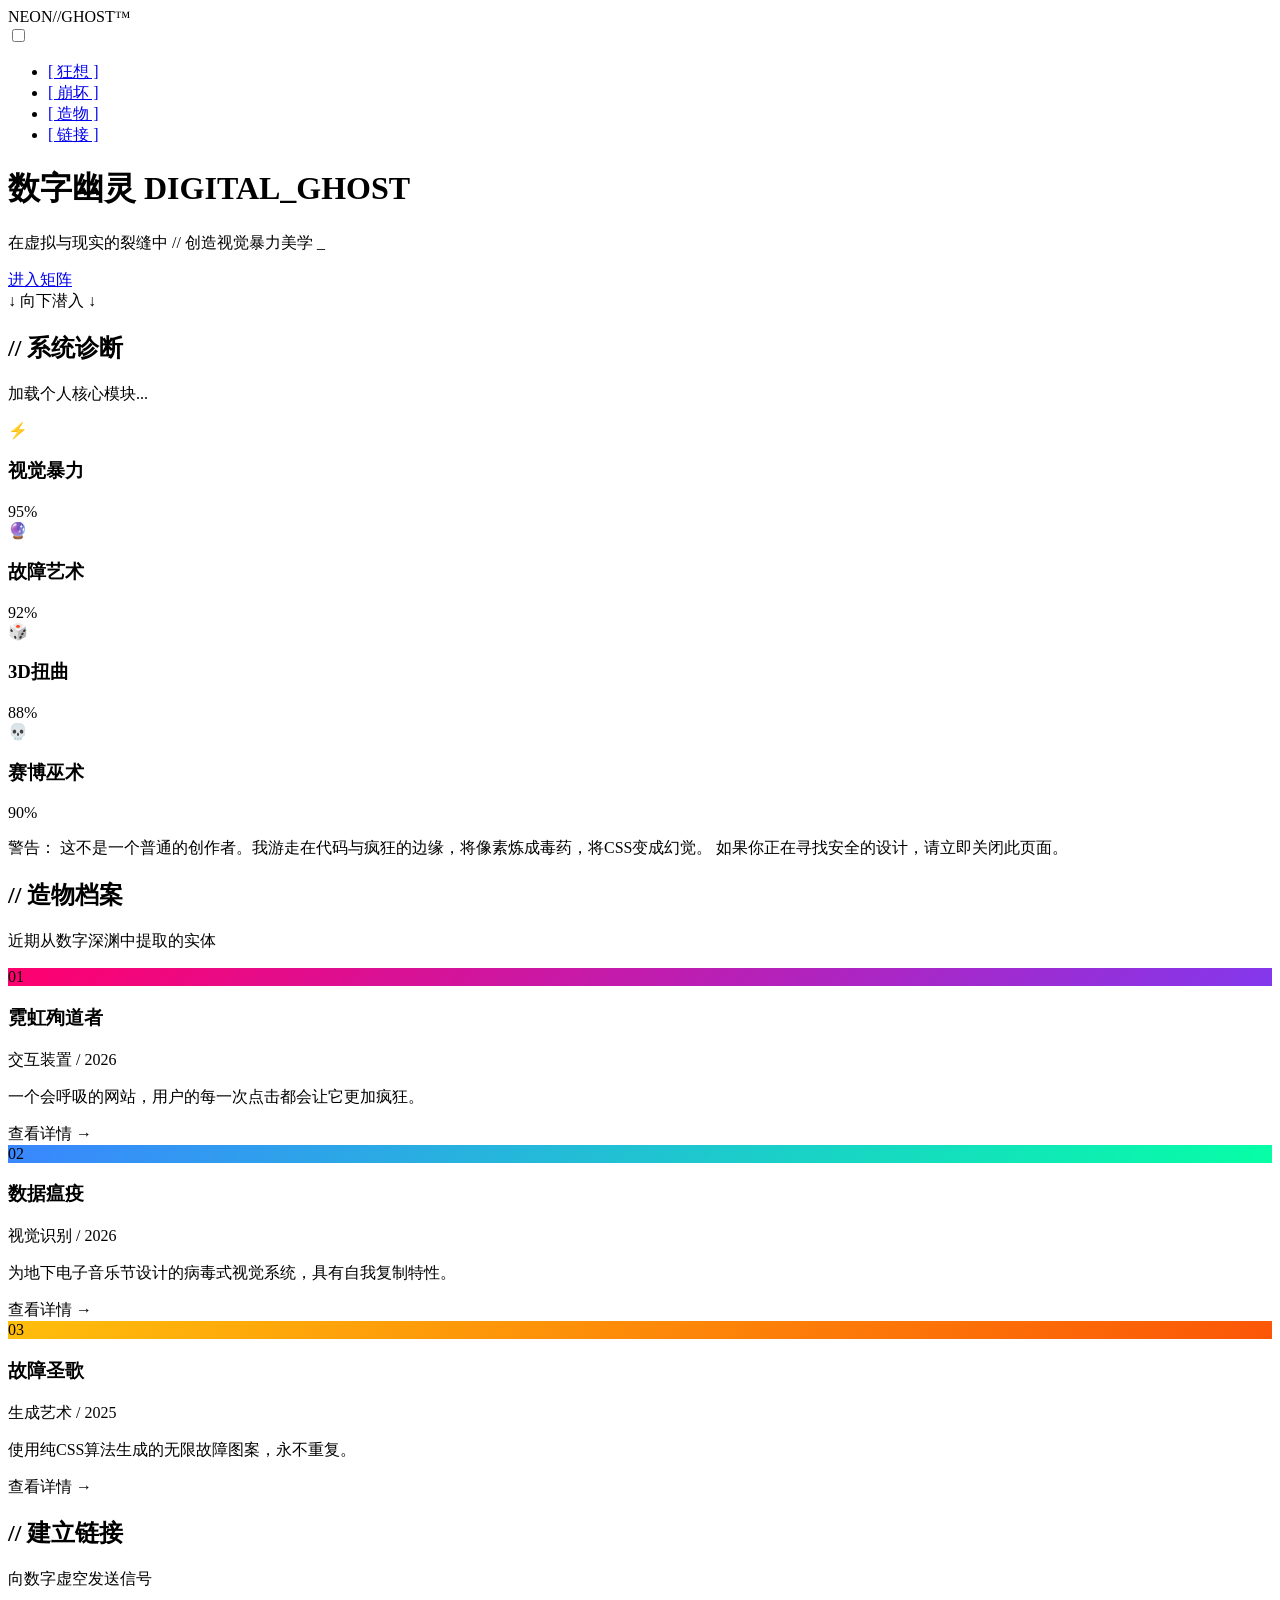
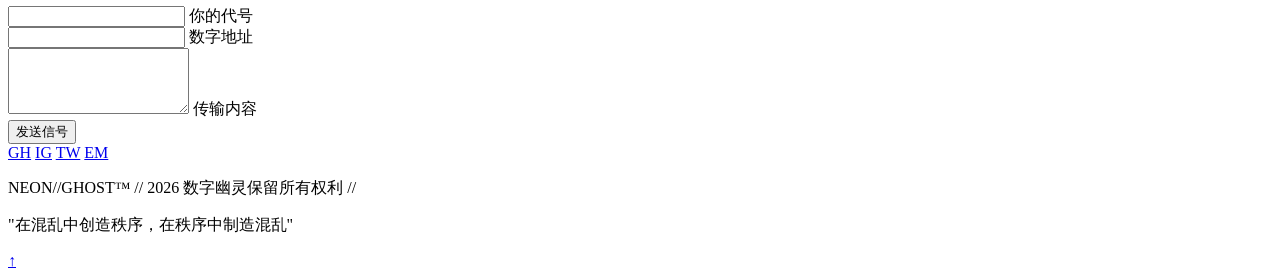
==== index.html @ df96d44d "Add files via upload 上传个人网站页面" ====
<!DOCTYPE html>
<html lang="zh-CN">
<head>
    <meta charset="UTF-8">
    <!-- 视口设置：确保移动端正确缩放 -->
    <meta name="viewport" content="width=device-width, initial-scale=1.0">
    <title>NEON//GHOST™ | 数字幽灵创作者</title>
    <!-- 引入本地CSS文件 -->
    <link rel="stylesheet" href="css/style.css">
    <!-- 引入Google字体：Orbitron用于科技标题，Noto Sans SC用于中文正文 -->
    <link rel="preconnect" href="https://fonts.googleapis.com">
    <link href="https://fonts.googleapis.com/css2?family=Noto+Sans+SC:wght@400;700;900&family=Orbitron:wght@400;700;900&display=swap" rel="stylesheet">
</head>
<body>
    <!-- 背景动画层：包含噪点纹理和旋转光晕效果 -->
    <div class="bg-effects">
        <div class="noise-overlay"></div> <!-- 噪点覆盖层 -->
        <div class="rotating-halo"></div> <!-- 旋转光晕 -->
        <div class="grid-floor"></div> <!-- 透视网格地板 -->
    </div>

    <!-- 导航栏：固定定位，毛玻璃效果 -->
    <nav class="navbar">
        <div class="nav-brand">
            <!-- Logo使用故障效果 -->
            <span class="glitch-text" data-text="NEON//GHOST">NEON//GHOST™</span>
        </div>
        <!-- 汉堡菜单：纯CSS实现，使用checkbox hack -->
        <input type="checkbox" id="menu-toggle" class="menu-checkbox">
        <label for="menu-toggle" class="menu-icon">
            <span></span>
            <span></span>
            <span></span>
        </label>
        <!-- 导航链接：赛博朋克风格命名 -->
        <ul class="nav-links">
            <li><a href="#hero" class="nav-link">[ 狂想 ]</a></li>
            <li><a href="#about" class="nav-link">[ 崩坏 ]</a></li>
            <li><a href="#works" class="nav-link">[ 造物 ]</a></li>
            <li><a href="#contact" class="nav-link">[ 链接 ]</a></li>
        </ul>
    </nav>

    <!-- 首屏Hero区域：超大字体、故障效果、3D倾斜 -->
    <header class="hero" id="hero">
        <div class="hero-content">
            <!-- 主标题：多层故障叠加 -->
            <h1 class="hero-title">
                <span class="glitch-layer" data-text="数字幽灵">数字幽灵</span>
                <span class="glitch-layer-secondary" data-text="DIGITAL_GHOST">DIGITAL_GHOST</span>
            </h1>
            <!-- 副标题：带打字机光标效果 -->
            <p class="hero-subtitle">
                <span class="typing-text">在虚拟与现实的裂缝中 // 创造视觉暴力美学</span>
                <span class="cursor-blink">_</span>
            </p>
            <!-- 号召性按钮：霓虹光边脉冲效果 -->
            <a href="#works" class="cta-button">
                <span class="btn-text">进入矩阵</span>
                <span class="btn-glitch"></span>
            </a>
        </div>
        <!-- 装饰性几何图形：浮动动画 -->
        <div class="floating-shapes">
            <div class="shape shape-1"></div> <!-- 三角形 -->
            <div class="shape shape-2"></div> <!-- 圆形 -->
            <div class="shape shape-3"></div> <!-- 方形 -->
        </div>
        <!-- 滚动提示：底部箭头动画 -->
        <div class="scroll-indicator">
            <span>↓ 向下潜入 ↓</span>
        </div>
    </header>

    <!-- 关于/技能区域：不规则多边形布局 -->
    <section class="about-section" id="about">
        <div class="section-header">
            <h2 class="section-title glitch-text" data-text="// 系统诊断">// 系统诊断</h2>
            <p class="section-desc">加载个人核心模块...</p>
        </div>
        
        <!-- 技能容器：使用CSS Grid不规则布局 -->
        <div class="skills-container">
            <!-- 技能卡片1：带进度条动画 -->
            <div class="skill-card" style="--i:1">
                <div class="skill-icon">⚡</div>
                <h3>视觉暴力</h3>
                <div class="skill-bar">
                    <div class="skill-progress" style="--target:95%"></div>
                </div>
                <span class="skill-percent">95%</span>
            </div>
            
            <!-- 技能卡片2 -->
            <div class="skill-card" style="--i:2">
                <div class="skill-icon">🔮</div>
                <h3>故障艺术</h3>
                <div class="skill-bar">
                    <div class="skill-progress" style="--target:92%"></div>
                </div>
                <span class="skill-percent">92%</span>
            </div>
            
            <!-- 技能卡片3 -->
            <div class="skill-card" style="--i:3">
                <div class="skill-icon">🎲</div>
                <h3>3D扭曲</h3>
                <div class="skill-bar">
                    <div class="skill-progress" style="--target:88%"></div>
                </div>
                <span class="skill-percent">88%</span>
            </div>
            
            <!-- 技能卡片4 -->
            <div class="skill-card" style="--i:4">
                <div class="skill-icon">💀</div>
                <h3>赛博巫术</h3>
                <div class="skill-bar">
                    <div class="skill-progress" style="--target:90%"></div>
                </div>
                <span class="skill-percent">90%</span>
            </div>
        </div>

        <!-- 关于文本：带边框发光效果 -->
        <div class="about-text">
            <p>
                <span class="highlight-text">警告：</span> 
                这不是一个普通的创作者。我游走在代码与疯狂的边缘，将像素炼成毒药，将CSS变成幻觉。
                如果你正在寻找<span class="glitch-word" data-text="安全">安全</span>的设计，请立即关闭此页面。
            </p>
        </div>
    </section>

    <!-- 作品展示区域：3D透视卡片 -->
    <section class="works-section" id="works">
        <div class="section-header">
            <h2 class="section-title glitch-text" data-text="// 造物档案">// 造物档案</h2>
            <p class="section-desc">近期从数字深渊中提取的实体</p>
        </div>

        <!-- 作品网格：悬停3D倾斜效果 -->
        <div class="works-grid">
            <!-- 作品卡片1 -->
            <article class="work-card">
                <div class="card-inner">
                    <div class="card-front">
                        <div class="work-image" style="background: linear-gradient(135deg, #ff006e 0%, #8338ec 100%)">
                            <span class="work-number">01</span>
                        </div>
                        <h3 class="work-title">霓虹殉道者</h3>
                        <p class="work-category">交互装置 / 2026</p>
                    </div>
                    <div class="card-back">
                        <p>一个会呼吸的网站，用户的每一次点击都会让它更加<span class="text-glitch">疯狂</span>。</p>
                        <span class="view-more">查看详情 →</span>
                    </div>
                </div>
            </article>

            <!-- 作品卡片2 -->
            <article class="work-card">
                <div class="card-inner">
                    <div class="card-front">
                        <div class="work-image" style="background: linear-gradient(135deg, #3a86ff 0%, #06ffa5 100%)">
                            <span class="work-number">02</span>
                        </div>
                        <h3 class="work-title">数据瘟疫</h3>
                        <p class="work-category">视觉识别 / 2026</p>
                    </div>
                    <div class="card-back">
                        <p>为地下电子音乐节设计的<span class="text-glitch">病毒式</span>视觉系统，具有自我复制特性。</p>
                        <span class="view-more">查看详情 →</span>
                    </div>
                </div>
            </article>

            <!-- 作品卡片3 -->
            <article class="work-card">
                <div class="card-inner">
                    <div class="card-front">
                        <div class="work-image" style="background: linear-gradient(135deg, #ffbe0b 0%, #fb5607 100%)">
                            <span class="work-number">03</span>
                        </div>
                        <h3 class="work-title">故障圣歌</h3>
                        <p class="work-category">生成艺术 / 2025</p>
                    </div>
                    <div class="card-back">
                        <p>使用纯CSS算法生成的<span class="text-glitch">无限</span>故障图案，永不重复。</p>
                        <span class="view-more">查看详情 →</span>
                    </div>
                </div>
            </article>
        </div>
    </section>

    <!-- 联系区域：夸张的表单设计 -->
    <section class="contact-section" id="contact">
        <div class="section-header">
            <h2 class="section-title glitch-text" data-text="// 建立链接">// 建立链接</h2>
            <p class="section-desc">向数字虚空发送信号</p>
        </div>

        <div class="contact-container">
            <!-- 联系表单：带发光边框和聚焦动画 -->
            <form class="contact-form">
                <div class="form-group">
                    <input type="text" id="name" required placeholder=" ">
                    <label for="name">你的代号</label>
                    <div class="input-line"></div>
                </div>
                <div class="form-group">
                    <input type="email" id="email" required placeholder=" ">
                    <label for="email">数字地址</label>
                    <div class="input-line"></div>
                </div>
                <div class="form-group">
                    <textarea id="message" rows="4" required placeholder=" "></textarea>
                    <label for="message">传输内容</label>
                    <div class="input-line"></div>
                </div>
                <button type="submit" class="submit-btn">
                    <span>发送信号</span>
                    <div class="btn-particles"></div>
                </button>
            </form>

            <!-- 社交链接：图标带悬停故障 -->
            <div class="social-links">
                <a href="#" class="social-link" data-text="GH">GH</a>
                <a href="#" class="social-link" data-text="IG">IG</a>
                <a href="#" class="social-link" data-text="TW">TW</a>
                <a href="#" class="social-link" data-text="EM">EM</a>
            </div>
        </div>
    </section>

    <!-- 页脚：简洁但有设计感 -->
    <footer class="footer">
        <div class="footer-content">
            <p class="footer-text">
                <span class="glitch-text" data-text="NEON//GHOST™">NEON//GHOST™</span>
                <span class="copyright">// 2026 数字幽灵保留所有权利 //</span>
            </p>
            <p class="footer-quote">"在混乱中创造秩序，在秩序中制造混乱"</p>
        </div>
        <!-- 回到顶部按钮 -->
        <a href="#hero" class="back-to-top">
            <span>↑</span>
        </a>
    </footer>
</body>
</html>
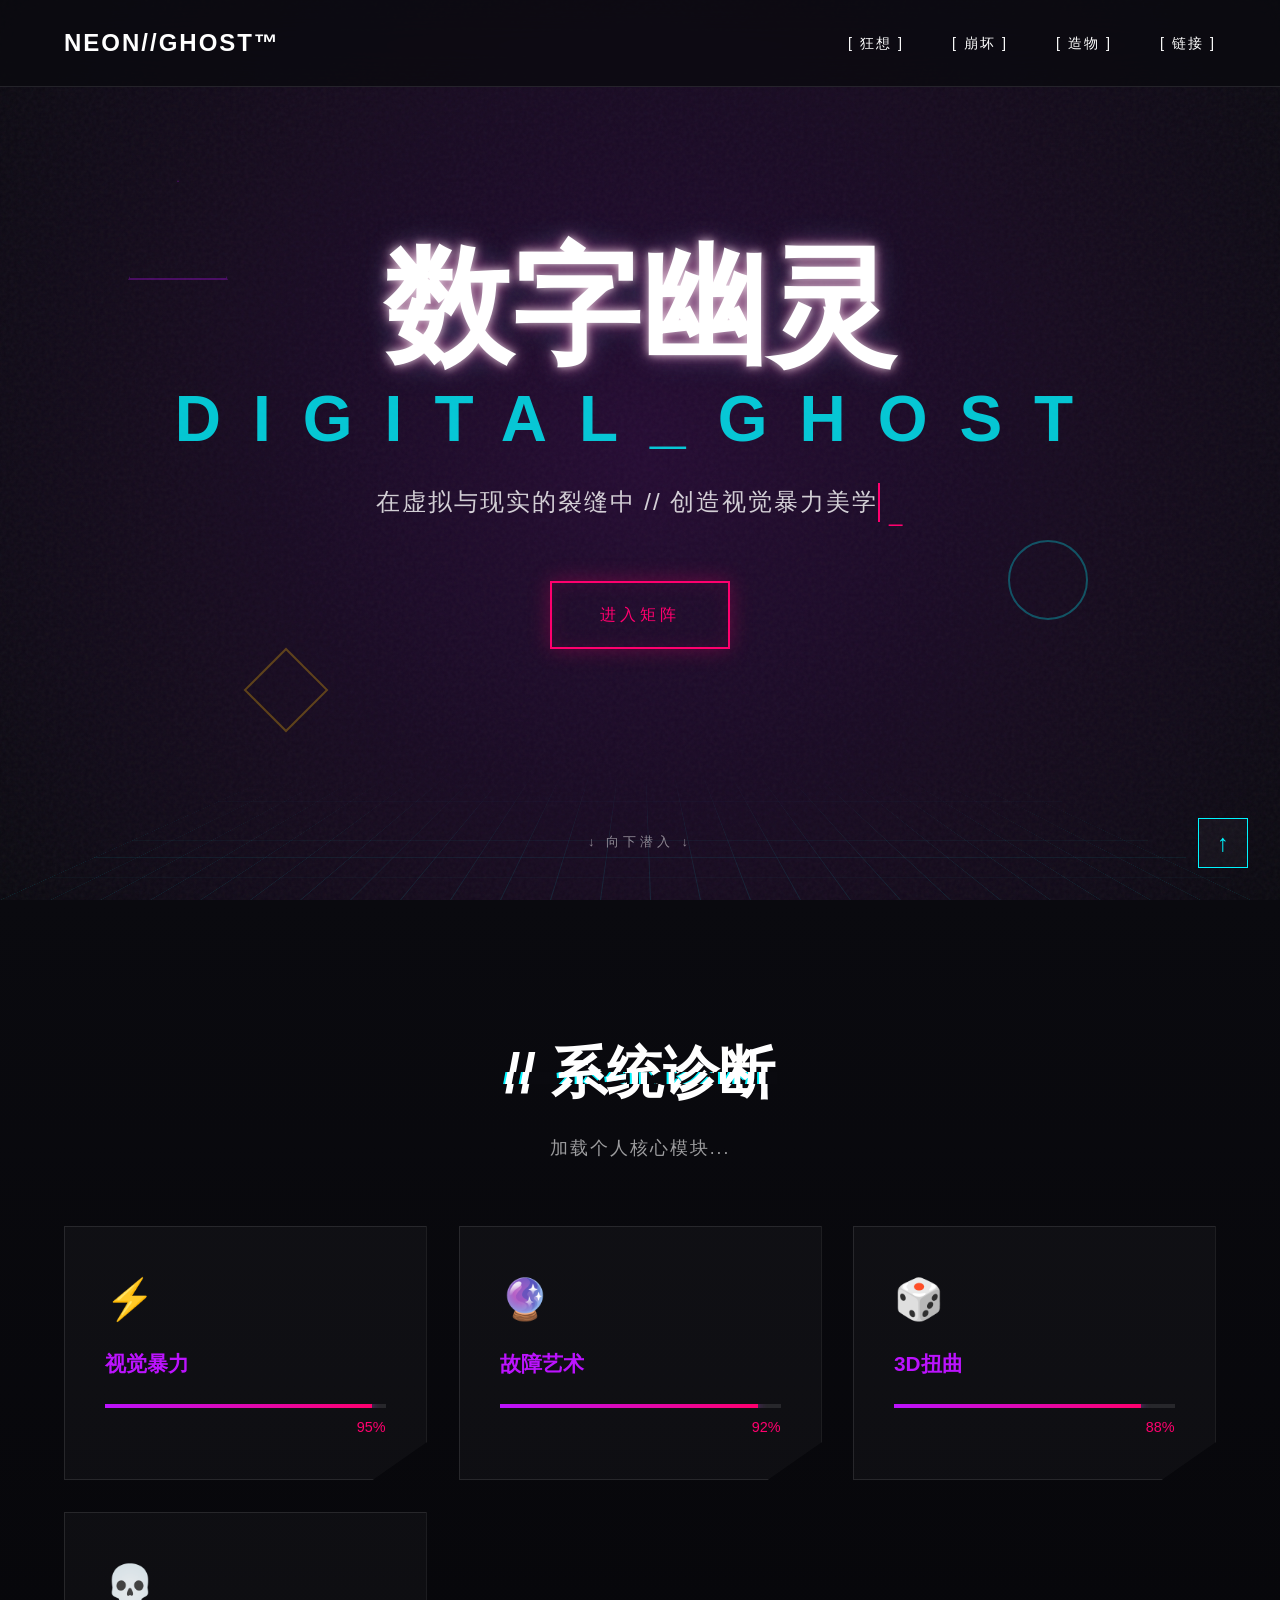
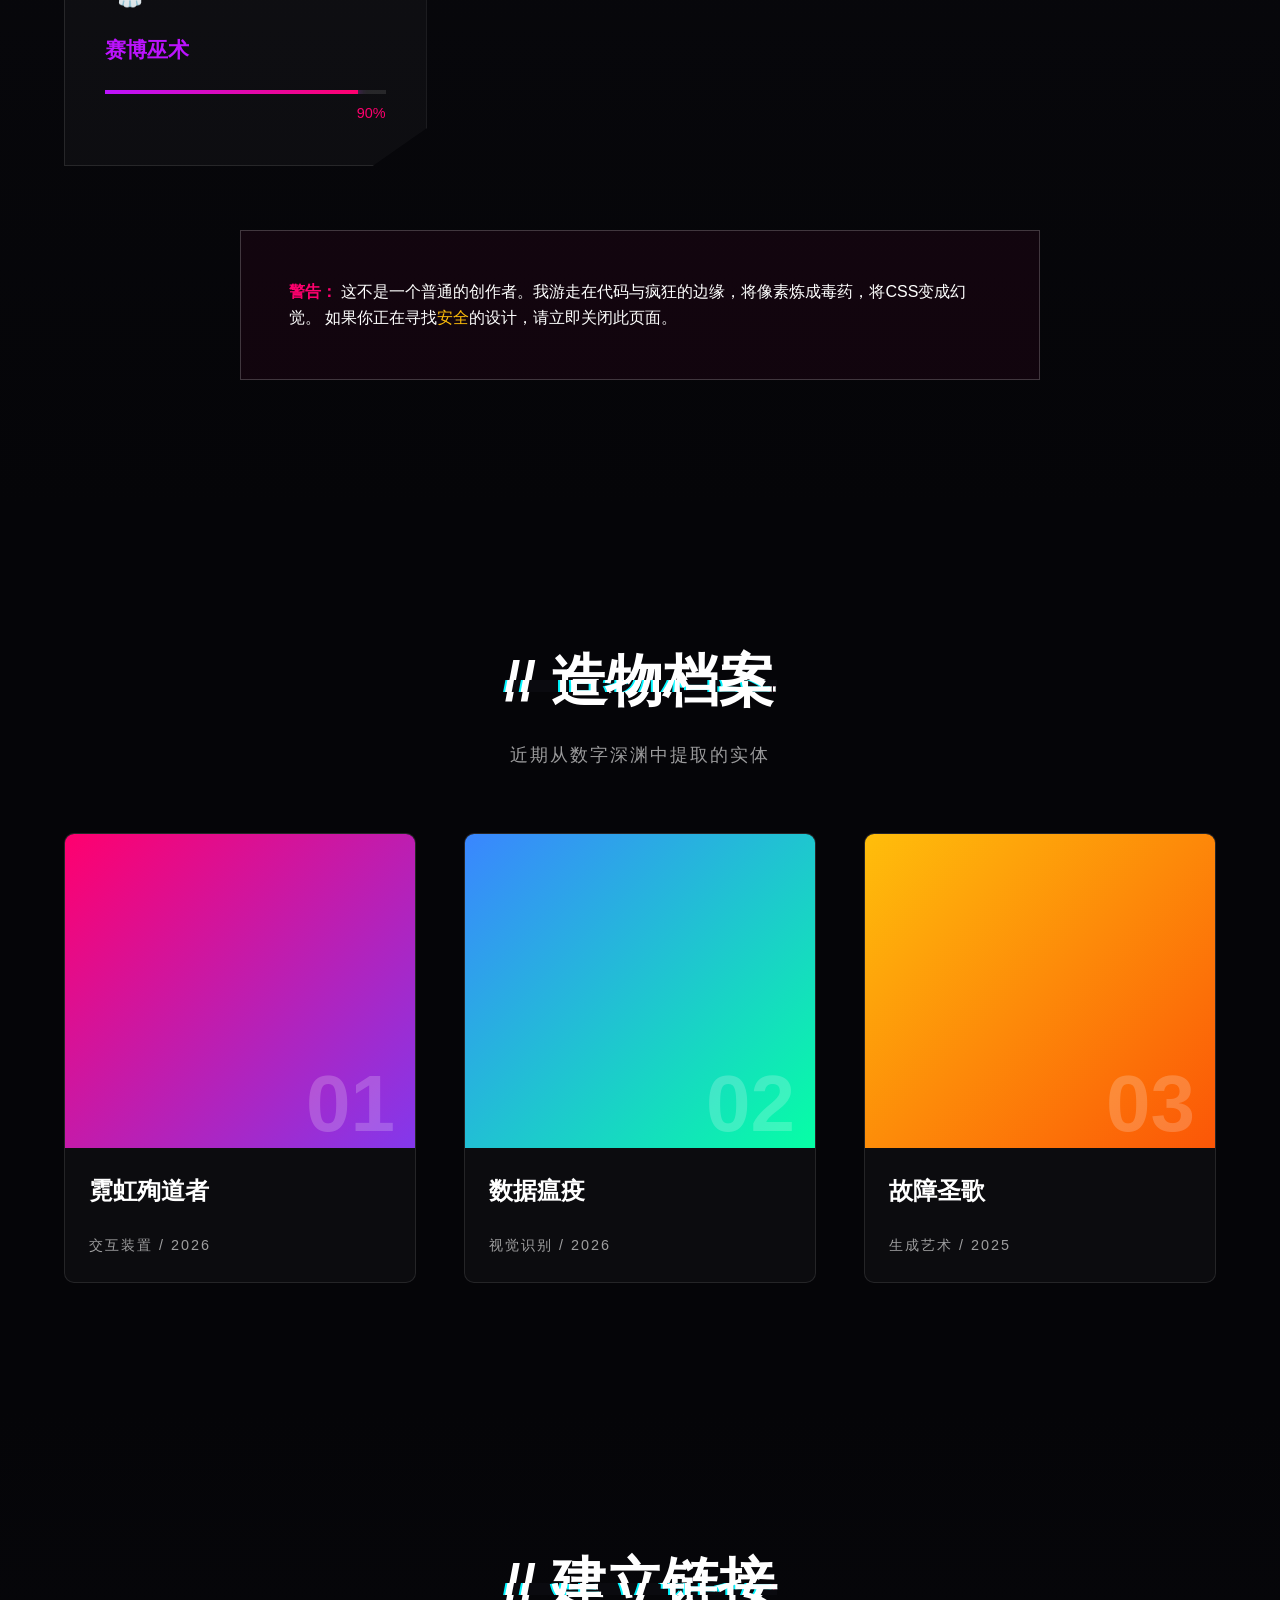
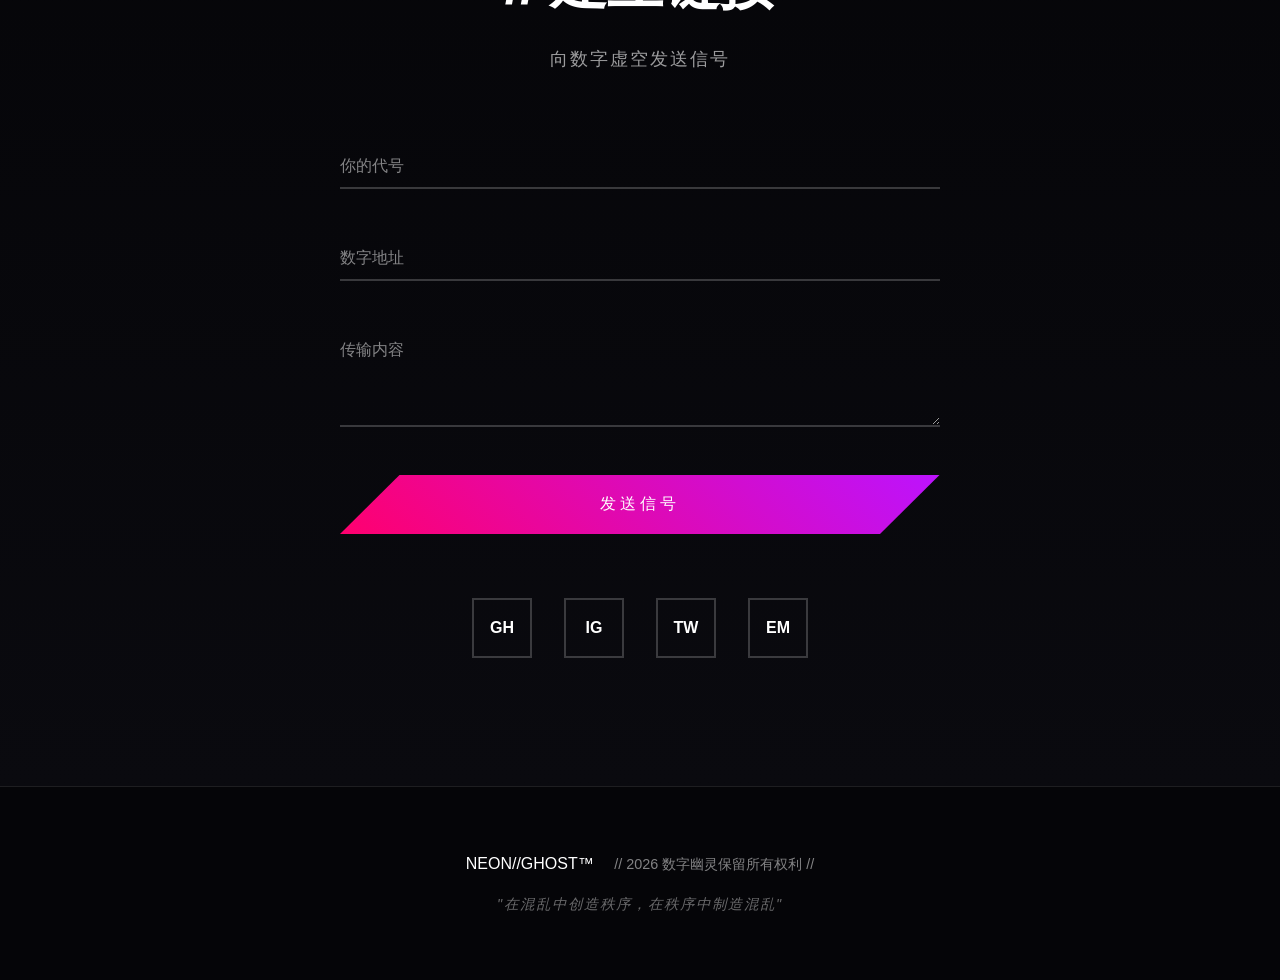
==== commit 827d62dd: "Update index.html" ====
--- a/index.html
+++ b/index.html
@@ -6,7 +6,7 @@
     <meta name="viewport" content="width=device-width, initial-scale=1.0">
     <title>NEON//GHOST™ | 数字幽灵创作者</title>
     <!-- 引入本地CSS文件 -->
-    <link rel="stylesheet" href="css/style.css">
+    <link rel="stylesheet" href="./style.css">
     <!-- 引入Google字体：Orbitron用于科技标题，Noto Sans SC用于中文正文 -->
     <link rel="preconnect" href="https://fonts.googleapis.com">
     <link href="https://fonts.googleapis.com/css2?family=Noto+Sans+SC:wght@400;700;900&family=Orbitron:wght@400;700;900&display=swap" rel="stylesheet">
@@ -250,4 +250,4 @@
         </a>
     </footer>
 </body>
-</html>+</html>
--- a/style.css
+++ b/style.css
@@ -0,0 +1,1091 @@
+/* =========================================
+   CSS变量定义：全局设计系统
+   ========================================= */
+:root {
+    /* 核心色彩：赛博朋克调色板 */
+    --neon-pink: #ff006e;      /* 荧光粉 */
+    --neon-blue: #00f5ff;      /* 荧光蓝 */
+    --neon-purple: #bc13fe;    /* 荧光紫 */
+    --neon-yellow: #ffbe0b;    /* 荧光黄 */
+    --dark-bg: #0a0a0f;        /* 深邃黑 */
+    --darker-bg: #050508;      /* 更深黑 */
+    --glass: rgba(255, 255, 255, 0.03); /* 玻璃效果 */
+    
+    /* 字体设置 */
+    --font-display: 'Orbitron', sans-serif;    /* 英文显示字体 */
+    --font-chinese: 'Noto Sans SC', sans-serif; /* 中文字体 */
+    
+    /* 动画时间函数 */
+    --ease-out: cubic-bezier(0.16, 1, 0.3, 1);
+    --ease-in-out: cubic-bezier(0.65, 0, 0.35, 1);
+}
+
+/* =========================================
+   基础重置与全局样式
+   ========================================= */
+* {
+    margin: 0;
+    padding: 0;
+    box-sizing: border-box;
+}
+
+html {
+    scroll-behavior: smooth; /* 平滑滚动 */
+    font-size: 16px;
+}
+
+body {
+    font-family: var(--font-chinese);
+    background-color: var(--dark-bg);
+    color: #fff;
+    overflow-x: hidden; /* 防止水平溢出 */
+    line-height: 1.6;
+}
+
+/* 选中文本样式 */
+::selection {
+    background: var(--neon-pink);
+    color: #fff;
+}
+
+/* =========================================
+   背景特效层：噪点、光晕、网格
+   ========================================= */
+.bg-effects {
+    position: fixed;
+    top: 0;
+    left: 0;
+    width: 100%;
+    height: 100%;
+    pointer-events: none; /* 允许点击穿透 */
+    z-index: -1;
+    overflow: hidden;
+}
+
+/* 噪点纹理：使用SVG数据URI生成 */
+.noise-overlay {
+    position: absolute;
+    inset: 0;
+    opacity: 0.05;
+    background-image: url("data:image/svg+xml,%3Csvg viewBox='0 0 256 256' xmlns='http://www.w3.org/2000/svg'%3E%3Cfilter id='noise'%3E%3CfeTurbulence type='fractalNoise' baseFrequency='0.9' numOctaves='4' stitchTiles='stitch'/%3E%3C/filter%3E%3Crect width='100%25' height='100%25' filter='url(%23noise)'/%3E%3C/svg%3E");
+    animation: noiseMove 0.5s steps(10) infinite;
+}
+
+/* 噪点动画 */
+@keyframes noiseMove {
+    0%, 100% { transform: translate(0, 0); }
+    10% { transform: translate(-5%, -5%); }
+    20% { transform: translate(-10%, 5%); }
+    30% { transform: translate(5%, -10%); }
+    40% { transform: translate(-5%, 15%); }
+    50% { transform: translate(-10%, 5%); }
+    60% { transform: translate(15%, 0); }
+    70% { transform: translate(0, 10%); }
+    80% { transform: translate(-15%, 0); }
+    90% { transform: translate(10%, 5%); }
+}
+
+/* 旋转光晕：中心发光旋转 */
+.rotating-halo {
+    position: absolute;
+    top: 50%;
+    left: 50%;
+    width: 150vmax;
+    height: 150vmax;
+    background: radial-gradient(circle, rgba(188, 19, 254, 0.15) 0%, transparent 60%);
+    transform: translate(-50%, -50%);
+    animation: rotate 60s linear infinite;
+}
+
+@keyframes rotate {
+    from { transform: translate(-50%, -50%) rotate(0deg); }
+    to { transform: translate(-50%, -50%) rotate(360deg); }
+}
+
+/* 透视网格地板：营造3D空间感 */
+.grid-floor {
+    position: absolute;
+    bottom: 0;
+    left: 0;
+    right: 0;
+    height: 50vh;
+    background-image: 
+        linear-gradient(to right, rgba(0, 245, 255, 0.1) 1px, transparent 1px),
+        linear-gradient(to bottom, rgba(0, 245, 255, 0.1) 1px, transparent 1px);
+    background-size: 50px 50px;
+    transform: perspective(500px) rotateX(60deg);
+    transform-origin: bottom;
+    animation: gridMove 20s linear infinite;
+    mask-image: linear-gradient(to top, rgba(0,0,0,1) 0%, transparent 100%);
+}
+
+@keyframes gridMove {
+    0% { background-position: 0 0; }
+    100% { background-position: 0 50px; }
+}
+
+/* =========================================
+   导航栏：毛玻璃效果
+   ========================================= */
+.navbar {
+    position: fixed;
+    top: 0;
+    left: 0;
+    right: 0;
+    z-index: 1000;
+    display: flex;
+    justify-content: space-between;
+    align-items: center;
+    padding: 1.5rem 5%;
+    background: rgba(10, 10, 15, 0.8);
+    backdrop-filter: blur(20px); /* 毛玻璃效果 */
+    border-bottom: 1px solid rgba(255, 255, 255, 0.1);
+}
+
+.nav-brand {
+    font-family: var(--font-display);
+    font-size: 1.5rem;
+    font-weight: 900;
+    letter-spacing: 2px;
+}
+
+/* 汉堡菜单：纯CSS实现 */
+.menu-checkbox {
+    display: none; /* 隐藏原生checkbox */
+}
+
+.menu-icon {
+    display: none;
+    flex-direction: column;
+    gap: 6px;
+    cursor: pointer;
+    padding: 10px;
+    z-index: 1001;
+}
+
+.menu-icon span {
+    display: block;
+    width: 28px;
+    height: 2px;
+    background: var(--neon-blue);
+    transition: all 0.3s var(--ease-out);
+    box-shadow: 0 0 10px var(--neon-blue);
+}
+
+/* 汉堡菜单动画 */
+.menu-checkbox:checked ~ .menu-icon span:nth-child(1) {
+    transform: rotate(45deg) translate(5px, 5px);
+}
+.menu-checkbox:checked ~ .menu-icon span:nth-child(2) {
+    opacity: 0;
+    transform: translateX(-20px);
+}
+.menu-checkbox:checked ~ .menu-icon span:nth-child(3) {
+    transform: rotate(-45deg) translate(6px, -6px);
+}
+
+/* 导航链接 */
+.nav-links {
+    display: flex;
+    list-style: none;
+    gap: 3rem;
+}
+
+.nav-link {
+    font-family: var(--font-display);
+    font-size: 0.9rem;
+    color: #fff;
+    text-decoration: none;
+    letter-spacing: 2px;
+    position: relative;
+    padding: 0.5rem 0;
+    transition: color 0.3s;
+}
+
+/* 链接悬停效果：下划线动画 */
+.nav-link::before {
+    content: '';
+    position: absolute;
+    bottom: 0;
+    left: 0;
+    width: 0;
+    height: 2px;
+    background: var(--neon-pink);
+    box-shadow: 0 0 10px var(--neon-pink);
+    transition: width 0.3s var(--ease-out);
+}
+
+.nav-link:hover {
+    color: var(--neon-pink);
+    text-shadow: 0 0 20px rgba(255, 0, 110, 0.5);
+}
+
+.nav-link:hover::before {
+    width: 100%;
+}
+
+/* =========================================
+   故障文字效果：核心视觉元素
+   ========================================= */
+.glitch-text {
+    position: relative;
+    display: inline-block;
+}
+
+/* 故障层：使用伪元素创建红蓝偏移 */
+.glitch-text::before,
+.glitch-text::after {
+    content: attr(data-text);
+    position: absolute;
+    top: 0;
+    left: 0;
+    width: 100%;
+    height: 100%;
+    background: var(--dark-bg);
+}
+
+.glitch-text::before {
+    left: 2px;
+    text-shadow: -2px 0 var(--neon-pink);
+    clip: rect(44px, 450px, 56px, 0);
+    animation: glitch-anim 5s infinite linear alternate-reverse;
+}
+
+.glitch-text::after {
+    left: -2px;
+    text-shadow: -2px 0 var(--neon-blue);
+    clip: rect(44px, 450px, 56px, 0);
+    animation: glitch-anim2 5s infinite linear alternate-reverse;
+}
+
+/* 故障动画关键帧 */
+@keyframes glitch-anim {
+    0% { clip: rect(31px, 9999px, 94px, 0); }
+    20% { clip: rect(58px, 9999px, 14px, 0); }
+    40% { clip: rect(12px, 9999px, 76px, 0); }
+    60% { clip: rect(85px, 9999px, 39px, 0); }
+    80% { clip: rect(43px, 9999px, 67px, 0); }
+    100% { clip: rect(26px, 9999px, 98px, 0); }
+}
+
+@keyframes glitch-anim2 {
+    0% { clip: rect(65px, 9999px, 99px, 0); }
+    20% { clip: rect(23px, 9999px, 45px, 0); }
+    40% { clip: rect(89px, 9999px, 12px, 0); }
+    60% { clip: rect(34px, 9999px, 78px, 0); }
+    80% { clip: rect(56px, 9999px, 23px, 0); }
+    100% { clip: rect(12px, 9999px, 56px, 0); }
+}
+
+/* =========================================
+   Hero首屏区域：视觉冲击核心
+   ========================================= */
+.hero {
+    min-height: 100vh;
+    display: flex;
+    flex-direction: column;
+    justify-content: center;
+    align-items: center;
+    position: relative;
+    padding: 0 5%;
+    overflow: hidden;
+}
+
+.hero-content {
+    text-align: center;
+    z-index: 10;
+    max-width: 1200px;
+}
+
+/* 主标题：超大字体+多层故障 */
+.hero-title {
+    font-family: var(--font-display);
+    font-size: clamp(3rem, 10vw, 8rem);
+    font-weight: 900;
+    line-height: 1;
+    margin-bottom: 2rem;
+    position: relative;
+}
+
+.glitch-layer {
+    display: block;
+    position: relative;
+    color: #fff;
+    text-shadow: 
+        0 0 10px rgba(255, 255, 255, 0.8),
+        0 0 20px rgba(255, 0, 110, 0.5),
+        0 0 30px rgba(0, 245, 255, 0.3);
+    animation: textFloat 6s ease-in-out infinite;
+}
+
+.glitch-layer-secondary {
+    display: block;
+    font-size: 0.5em;
+    color: var(--neon-blue);
+    letter-spacing: 0.5em;
+    margin-top: 1rem;
+    opacity: 0.8;
+    animation: textFloat 6s ease-in-out infinite reverse;
+}
+
+@keyframes textFloat {
+    0%, 100% { transform: translateY(0); }
+    50% { transform: translateY(-10px); }
+}
+
+/* 副标题：打字机效果模拟 */
+.hero-subtitle {
+    font-size: clamp(1rem, 2vw, 1.5rem);
+    color: rgba(255, 255, 255, 0.8);
+    margin-bottom: 3rem;
+    font-family: var(--font-display);
+    letter-spacing: 2px;
+}
+
+.typing-text {
+    border-right: 2px solid var(--neon-pink);
+    animation: typing 3s steps(30) 1s forwards, blink 0.75s step-end infinite;
+    white-space: nowrap;
+    overflow: hidden;
+    display: inline-block;
+    max-width: 0;
+}
+
+@keyframes typing {
+    to { max-width: 100%; }
+}
+
+@keyframes blink {
+    50% { border-color: transparent; }
+}
+
+.cursor-blink {
+    color: var(--neon-pink);
+    animation: blink 0.75s step-end infinite;
+}
+
+/* CTA按钮：霓虹光边+脉冲 */
+.cta-button {
+    display: inline-block;
+    padding: 1.2rem 3rem;
+    background: transparent;
+    border: 2px solid var(--neon-pink);
+    color: var(--neon-pink);
+    font-family: var(--font-display);
+    font-size: 1rem;
+    letter-spacing: 4px;
+    text-decoration: none;
+    position: relative;
+    overflow: hidden;
+    transition: all 0.3s;
+    box-shadow: 
+        0 0 20px rgba(255, 0, 110, 0.3),
+        inset 0 0 20px rgba(255, 0, 110, 0.1);
+    animation: pulse 2s infinite;
+}
+
+@keyframes pulse {
+    0%, 100% { box-shadow: 0 0 20px rgba(255, 0, 110, 0.3), inset 0 0 20px rgba(255, 0, 110, 0.1); }
+    50% { box-shadow: 0 0 40px rgba(255, 0, 110, 0.6), inset 0 0 30px rgba(255, 0, 110, 0.2); }
+}
+
+.cta-button:hover {
+    background: var(--neon-pink);
+    color: #fff;
+    transform: translateY(-3px);
+    box-shadow: 0 10px 40px rgba(255, 0, 110, 0.5);
+}
+
+/* 浮动几何图形装饰 */
+.floating-shapes {
+    position: absolute;
+    inset: 0;
+    pointer-events: none;
+    overflow: hidden;
+}
+
+.shape {
+    position: absolute;
+    opacity: 0.3;
+    animation: float 10s ease-in-out infinite;
+}
+
+.shape-1 {
+    width: 100px;
+    height: 100px;
+    border: 2px solid var(--neon-purple);
+    top: 20%;
+    left: 10%;
+    animation-delay: 0s;
+    clip-path: polygon(50% 0%, 0% 100%, 100% 100%); /* 三角形 */
+}
+
+.shape-2 {
+    width: 80px;
+    height: 80px;
+    border: 2px solid var(--neon-blue);
+    border-radius: 50%;
+    top: 60%;
+    right: 15%;
+    animation-delay: -3s;
+}
+
+.shape-3 {
+    width: 60px;
+    height: 60px;
+    border: 2px solid var(--neon-yellow);
+    bottom: 20%;
+    left: 20%;
+    animation-delay: -6s;
+    transform: rotate(45deg);
+}
+
+@keyframes float {
+    0%, 100% { transform: translate(0, 0) rotate(0deg); }
+    33% { transform: translate(30px, -30px) rotate(120deg); }
+    66% { transform: translate(-20px, 20px) rotate(240deg); }
+}
+
+/* 滚动指示器 */
+.scroll-indicator {
+    position: absolute;
+    bottom: 3rem;
+    left: 50%;
+    transform: translateX(-50%);
+    font-family: var(--font-display);
+    font-size: 0.8rem;
+    letter-spacing: 4px;
+    color: rgba(255, 255, 255, 0.5);
+    animation: bounce 2s infinite;
+}
+
+@keyframes bounce {
+    0%, 100% { transform: translateX(-50%) translateY(0); opacity: 0.5; }
+    50% { transform: translateX(-50%) translateY(10px); opacity: 1; }
+}
+
+/* =========================================
+   区域通用样式
+   ========================================= */
+section {
+    padding: 8rem 5%;
+    position: relative;
+}
+
+.section-header {
+    text-align: center;
+    margin-bottom: 4rem;
+}
+
+.section-title {
+    font-family: var(--font-display);
+    font-size: clamp(2rem, 5vw, 3.5rem);
+    margin-bottom: 1rem;
+    color: #fff;
+}
+
+.section-desc {
+    color: rgba(255, 255, 255, 0.6);
+    font-size: 1.1rem;
+    letter-spacing: 2px;
+}
+
+/* =========================================
+   关于/技能区域：不规则卡片布局
+   ========================================= */
+.about-section {
+    background: linear-gradient(180deg, var(--dark-bg) 0%, var(--darker-bg) 100%);
+}
+
+.skills-container {
+    display: grid;
+    grid-template-columns: repeat(auto-fit, minmax(280px, 1fr));
+    gap: 2rem;
+    max-width: 1200px;
+    margin: 0 auto 4rem;
+}
+
+/* 技能卡片：倾斜入场动画 */
+.skill-card {
+    background: var(--glass);
+    border: 1px solid rgba(255, 255, 255, 0.1);
+    padding: 2.5rem;
+    position: relative;
+    overflow: hidden;
+    clip-path: polygon(0 0, 100% 0, 100% 85%, 85% 100%, 0 100%); /* 不规则多边形 */
+    transition: all 0.3s;
+    animation: slideIn 0.6s calc(var(--i) * 0.1s) both;
+}
+
+@keyframes slideIn {
+    from {
+        opacity: 0;
+        transform: translateX(-50px) skewX(-10deg);
+    }
+    to {
+        opacity: 1;
+        transform: translateX(0) skewX(0);
+    }
+}
+
+.skill-card:hover {
+    border-color: var(--neon-purple);
+    box-shadow: 0 0 30px rgba(188, 19, 254, 0.3);
+    transform: translateY(-5px);
+}
+
+.skill-icon {
+    font-size: 2.5rem;
+    margin-bottom: 1rem;
+    display: block;
+}
+
+.skill-card h3 {
+    font-family: var(--font-display);
+    font-size: 1.3rem;
+    margin-bottom: 1.5rem;
+    color: var(--neon-purple);
+}
+
+/* 技能进度条：纯CSS动画 */
+.skill-bar {
+    width: 100%;
+    height: 4px;
+    background: rgba(255, 255, 255, 0.1);
+    margin-bottom: 0.5rem;
+    position: relative;
+    overflow: hidden;
+}
+
+.skill-progress {
+    height: 100%;
+    background: linear-gradient(90deg, var(--neon-purple), var(--neon-pink));
+    width: 0;
+    animation: fillBar 1.5s ease-out forwards;
+    animation-delay: calc(var(--i) * 0.2s + 0.5s);
+    box-shadow: 0 0 10px var(--neon-purple);
+}
+
+@keyframes fillBar {
+    to { width: var(--target); }
+}
+
+.skill-percent {
+    font-family: var(--font-display);
+    font-size: 0.9rem;
+    color: var(--neon-pink);
+    float: right;
+}
+
+/* 关于文本：发光边框效果 */
+.about-text {
+    max-width: 800px;
+    margin: 0 auto;
+    padding: 3rem;
+    border: 1px solid rgba(255, 255, 255, 0.2);
+    position: relative;
+    background: rgba(255, 0, 110, 0.05);
+}
+
+.about-text::before {
+    content: '';
+    position: absolute;
+    top: -1px;
+    left: -1px;
+    right: -1px;
+    bottom: -1px;
+    background: linear-gradient(45deg, var(--neon-pink), var(--neon-blue), var(--neon-purple));
+    z-index: -1;
+    opacity: 0.3;
+    filter: blur(20px);
+}
+
+.highlight-text {
+    color: var(--neon-pink);
+    font-weight: 700;
+}
+
+.glitch-word {
+    position: relative;
+    display: inline-block;
+    color: var(--neon-yellow);
+}
+
+.glitch-word:hover {
+    animation: glitchText 0.3s infinite;
+}
+
+@keyframes glitchText {
+    0% { transform: translate(0); }
+    20% { transform: translate(-2px, 2px); }
+    40% { transform: translate(-2px, -2px); }
+    60% { transform: translate(2px, 2px); }
+    80% { transform: translate(2px, -2px); }
+    100% { transform: translate(0); }
+}
+
+/* =========================================
+   作品展示区域：3D翻转卡片
+   ========================================= */
+.works-section {
+    background: var(--darker-bg);
+}
+
+.works-grid {
+    display: grid;
+    grid-template-columns: repeat(auto-fit, minmax(350px, 1fr));
+    gap: 3rem;
+    max-width: 1200px;
+    margin: 0 auto;
+    perspective: 1000px; /* 3D透视 */
+}
+
+.work-card {
+    height: 450px;
+    perspective: 1000px;
+    cursor: pointer;
+}
+
+.card-inner {
+    position: relative;
+    width: 100%;
+    height: 100%;
+    transition: transform 0.8s var(--ease-out);
+    transform-style: preserve-3d; /* 保持3D变换 */
+}
+
+.work-card:hover .card-inner {
+    transform: rotateY(180deg);
+}
+
+/* 卡片正反面通用样式 */
+.card-front,
+.card-back {
+    position: absolute;
+    width: 100%;
+    height: 100%;
+    backface-visibility: hidden; /* 隐藏背面 */
+    border-radius: 10px;
+    overflow: hidden;
+    border: 1px solid rgba(255, 255, 255, 0.1);
+}
+
+.card-front {
+    background: var(--glass);
+}
+
+.card-back {
+    background: linear-gradient(135deg, rgba(255, 0, 110, 0.9), rgba(188, 19, 254, 0.9));
+    transform: rotateY(180deg);
+    display: flex;
+    flex-direction: column;
+    justify-content: center;
+    align-items: center;
+    padding: 2rem;
+    text-align: center;
+}
+
+.work-image {
+    height: 70%;
+    display: flex;
+    align-items: center;
+    justify-content: center;
+    position: relative;
+    overflow: hidden;
+}
+
+.work-number {
+    font-family: var(--font-display);
+    font-size: 5rem;
+    font-weight: 900;
+    color: rgba(255, 255, 255, 0.2);
+    position: absolute;
+    bottom: -20px;
+    right: 20px;
+}
+
+.work-title {
+    font-family: var(--font-display);
+    font-size: 1.5rem;
+    padding: 1.5rem;
+    margin: 0;
+    color: #fff;
+}
+
+.work-category {
+    padding: 0 1.5rem;
+    color: rgba(255, 255, 255, 0.6);
+    font-size: 0.9rem;
+    letter-spacing: 2px;
+}
+
+.card-back p {
+    font-size: 1.1rem;
+    line-height: 1.8;
+    margin-bottom: 2rem;
+}
+
+.text-glitch {
+    color: var(--neon-yellow);
+    font-weight: 700;
+    text-shadow: 2px 0 var(--neon-pink), -2px 0 var(--neon-blue);
+}
+
+.view-more {
+    font-family: var(--font-display);
+    letter-spacing: 2px;
+    border-bottom: 2px solid #fff;
+    padding-bottom: 5px;
+    transition: all 0.3s;
+}
+
+.view-more:hover {
+    color: var(--neon-yellow);
+    border-color: var(--neon-yellow);
+}
+
+/* =========================================
+   联系区域：发光表单
+   ========================================= */
+.contact-section {
+    background: linear-gradient(180deg, var(--darker-bg) 0%, var(--dark-bg) 100%);
+}
+
+.contact-container {
+    max-width: 600px;
+    margin: 0 auto;
+}
+
+/* 表单样式：浮动标签+发光边框 */
+.contact-form {
+    display: flex;
+    flex-direction: column;
+    gap: 2.5rem;
+    margin-bottom: 4rem;
+}
+
+.form-group {
+    position: relative;
+}
+
+.form-group input,
+.form-group textarea {
+    width: 100%;
+    padding: 1rem 0;
+    background: transparent;
+    border: none;
+    border-bottom: 2px solid rgba(255, 255, 255, 0.2);
+    color: #fff;
+    font-size: 1rem;
+    font-family: var(--font-chinese);
+    outline: none;
+    transition: all 0.3s;
+}
+
+.form-group label {
+    position: absolute;
+    left: 0;
+    top: 1rem;
+    color: rgba(255, 255, 255, 0.5);
+    pointer-events: none;
+    transition: all 0.3s;
+    font-size: 1rem;
+}
+
+/* 输入框聚焦或填写时标签上浮 */
+.form-group input:focus ~ label,
+.form-group input:not(:placeholder-shown) ~ label,
+.form-group textarea:focus ~ label,
+.form-group textarea:not(:placeholder-shown) ~ label {
+    top: -1.5rem;
+    font-size: 0.85rem;
+    color: var(--neon-blue);
+}
+
+/* 底部发光线条动画 */
+.input-line {
+    position: absolute;
+    bottom: 0;
+    left: 0;
+    width: 0;
+    height: 2px;
+    background: linear-gradient(90deg, var(--neon-blue), var(--neon-purple));
+    transition: width 0.4s var(--ease-out);
+    box-shadow: 0 0 10px var(--neon-blue);
+}
+
+.form-group input:focus ~ .input-line,
+.form-group textarea:focus ~ .input-line {
+    width: 100%;
+}
+
+/* 提交按钮：粒子爆发效果 */
+.submit-btn {
+    position: relative;
+    padding: 1.2rem 3rem;
+    background: linear-gradient(45deg, var(--neon-pink), var(--neon-purple));
+    border: none;
+    color: #fff;
+    font-family: var(--font-display);
+    font-size: 1rem;
+    letter-spacing: 4px;
+    cursor: pointer;
+    overflow: hidden;
+    transition: all 0.3s;
+    clip-path: polygon(10% 0, 100% 0, 90% 100%, 0% 100%); /* 倾斜形状 */
+}
+
+.submit-btn:hover {
+    transform: translateY(-3px);
+    box-shadow: 0 10px 30px rgba(255, 0, 110, 0.5);
+}
+
+.submit-btn:active {
+    transform: translateY(0);
+}
+
+/* 社交链接：故障悬停 */
+.social-links {
+    display: flex;
+    justify-content: center;
+    gap: 2rem;
+}
+
+.social-link {
+    width: 60px;
+    height: 60px;
+    display: flex;
+    align-items: center;
+    justify-content: center;
+    border: 2px solid rgba(255, 255, 255, 0.2);
+    color: #fff;
+    text-decoration: none;
+    font-family: var(--font-display);
+    font-weight: 700;
+    position: relative;
+    overflow: hidden;
+    transition: all 0.3s;
+}
+
+.social-link::before {
+    content: attr(data-text);
+    position: absolute;
+    left: -2px;
+    top: 0;
+    color: var(--neon-pink);
+    opacity: 0;
+    transition: all 0.3s;
+}
+
+.social-link::after {
+    content: attr(data-text);
+    position: absolute;
+    left: 2px;
+    top: 0;
+    color: var(--neon-blue);
+    opacity: 0;
+    transition: all 0.3s;
+}
+
+.social-link:hover {
+    border-color: var(--neon-yellow);
+    color: var(--neon-yellow);
+    transform: scale(1.1);
+}
+
+.social-link:hover::before {
+    opacity: 1;
+    transform: translateX(-3px);
+}
+
+.social-link:hover::after {
+    opacity: 1;
+    transform: translateX(3px);
+}
+
+/* =========================================
+   页脚：简洁但有设计感
+   ========================================= */
+.footer {
+    background: var(--darker-bg);
+    padding: 4rem 5%;
+    text-align: center;
+    border-top: 1px solid rgba(255, 255, 255, 0.1);
+    position: relative;
+}
+
+.footer-text {
+    margin-bottom: 1rem;
+}
+
+.copyright {
+    color: rgba(255, 255, 255, 0.5);
+    font-size: 0.9rem;
+    margin-left: 1rem;
+}
+
+.footer-quote {
+    font-style: italic;
+    color: rgba(255, 255, 255, 0.4);
+    font-size: 0.9rem;
+    letter-spacing: 2px;
+}
+
+/* 回到顶部按钮 */
+.back-to-top {
+    position: fixed;
+    bottom: 2rem;
+    right: 2rem;
+    width: 50px;
+    height: 50px;
+    background: var(--glass);
+    border: 1px solid var(--neon-blue);
+    color: var(--neon-blue);
+    display: flex;
+    align-items: center;
+    justify-content: center;
+    text-decoration: none;
+    font-size: 1.5rem;
+    transition: all 0.3s;
+    opacity: 0;
+    visibility: hidden;
+    animation: fadeInUp 0.5s both;
+    animation-play-state: paused;
+}
+
+/* 使用:target显示回到顶部按钮 */
+#hero:target ~ .footer .back-to-top,
+body:not(:target) .back-to-top {
+    opacity: 1;
+    visibility: visible;
+    animation-play-state: running;
+}
+
+.back-to-top:hover {
+    background: var(--neon-blue);
+    color: var(--dark-bg);
+    transform: translateY(-5px);
+    box-shadow: 0 0 20px var(--neon-blue);
+}
+
+@keyframes fadeInUp {
+    from {
+        opacity: 0;
+        transform: translateY(20px);
+    }
+    to {
+        opacity: 1;
+        transform: translateY(0);
+    }
+}
+
+/* =========================================
+   响应式设计：移动端适配
+   ========================================= */
+@media (max-width: 768px) {
+    /* 导航栏变为汉堡菜单 */
+    .menu-icon {
+        display: flex;
+    }
+    
+    .nav-links {
+        position: fixed;
+        top: 70px;
+        left: 0;
+        right: 0;
+        background: rgba(10, 10, 15, 0.95);
+        flex-direction: column;
+        padding: 2rem;
+        gap: 1.5rem;
+        transform: translateY(-100%);
+        opacity: 0;
+        visibility: hidden;
+        transition: all 0.4s var(--ease-out);
+        border-bottom: 1px solid var(--neon-pink);
+    }
+    
+    /* checkbox选中时显示菜单 */
+    .menu-checkbox:checked ~ .nav-links {
+        transform: translateY(0);
+        opacity: 1;
+        visibility: visible;
+    }
+    
+    /* Hero区域调整 */
+    .hero-title {
+        font-size: 3rem;
+    }
+    
+    /* 技能卡片单列 */
+    .skills-container {
+        grid-template-columns: 1fr;
+    }
+    
+    /* 作品卡片高度调整 */
+    .works-grid {
+        grid-template-columns: 1fr;
+    }
+    
+    .work-card {
+        height: 400px;
+    }
+    
+    /* 表单全宽 */
+    .contact-form {
+        width: 100%;
+    }
+    
+    /* 减少动画复杂度 */
+    .floating-shapes {
+        display: none;
+    }
+    
+    .grid-floor {
+        opacity: 0.5;
+    }
+}
+
+@media (max-width: 480px) {
+    .hero-title {
+        font-size: 2.5rem;
+    }
+    
+    .section-title {
+        font-size: 1.8rem;
+    }
+    
+    .cta-button {
+        padding: 1rem 2rem;
+        font-size: 0.9rem;
+    }
+    
+    .skill-card {
+        padding: 1.5rem;
+    }
+    
+    .social-links {
+        gap: 1rem;
+    }
+    
+    .social-link {
+        width: 50px;
+        height: 50px;
+        font-size: 0.9rem;
+    }
+}
+
+/* 减少动画偏好设置：无障碍支持 */
+@media (prefers-reduced-motion: reduce) {
+    *,
+    *::before,
+    *::after {
+        animation-duration: 0.01ms !important;
+        animation-iteration-count: 1 !important;
+        transition-duration: 0.01ms !important;
+    }
+    
+    .typing-text {
+        max-width: 100%;
+        border: none;
+    }
+}
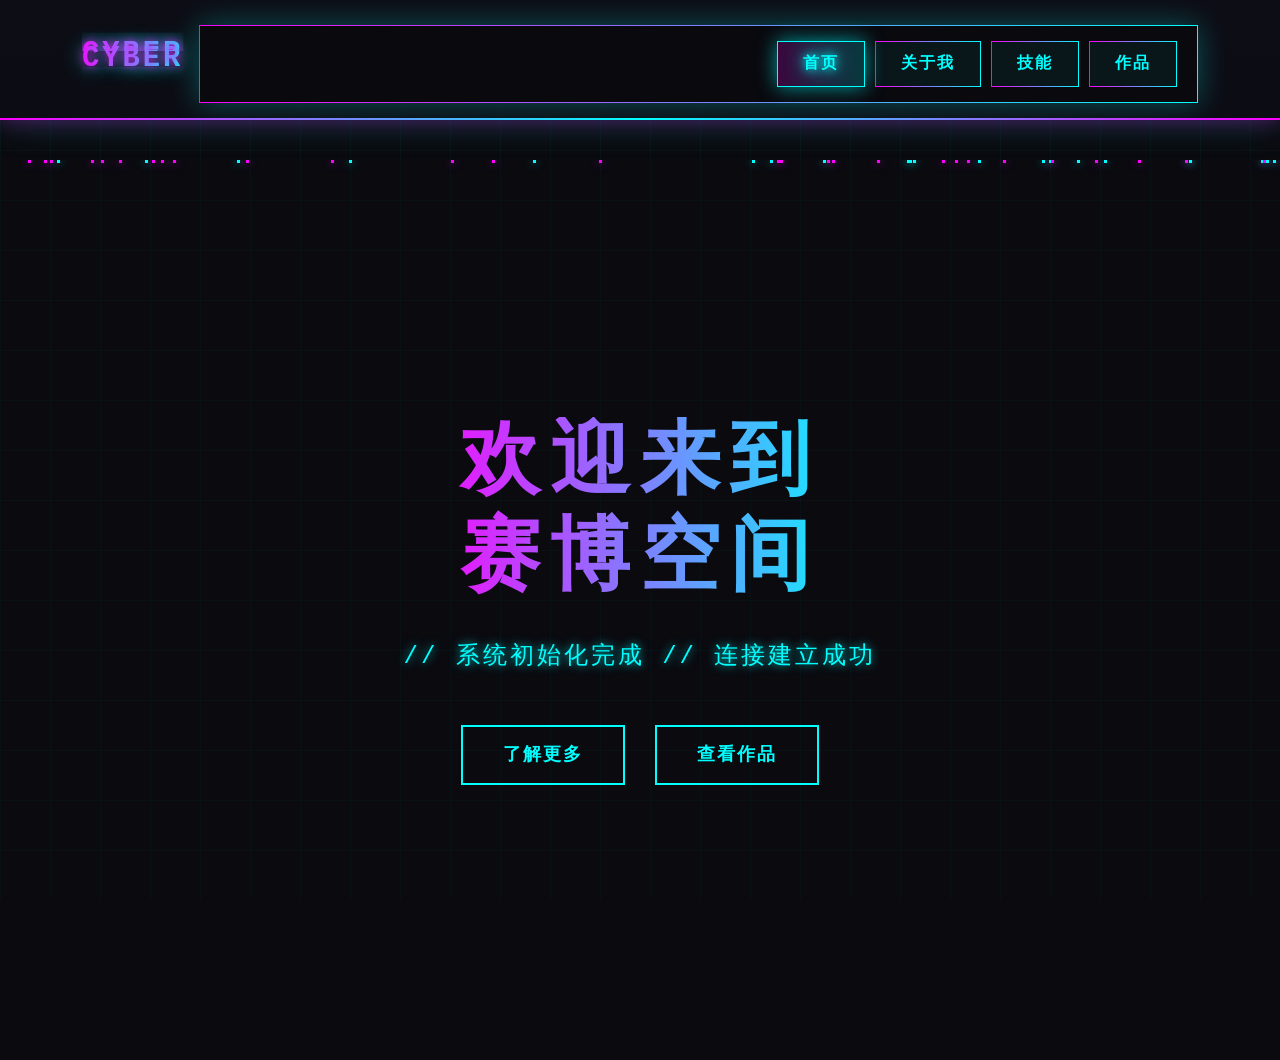
==== commit 8b21ed85: "Add files via upload" ====
--- a/index.html
+++ b/index.html
@@ -2,252 +2,361 @@
 <html lang="zh-CN">
 <head>
     <meta charset="UTF-8">
-    <!-- 视口设置：确保移动端正确缩放 -->
     <meta name="viewport" content="width=device-width, initial-scale=1.0">
-    <title>NEON//GHOST™ | 数字幽灵创作者</title>
-    <!-- 引入本地CSS文件 -->
-    <link rel="stylesheet" href="./style.css">
-    <!-- 引入Google字体：Orbitron用于科技标题，Noto Sans SC用于中文正文 -->
-    <link rel="preconnect" href="https://fonts.googleapis.com">
-    <link href="https://fonts.googleapis.com/css2?family=Noto+Sans+SC:wght@400;700;900&family=Orbitron:wght@400;700;900&display=swap" rel="stylesheet">
+    <title>首页 - 赛博空间</title>
+    <link href="https://cdn.jsdelivr.net/npm/bootstrap@5.3.0/dist/css/bootstrap.min.css" rel="stylesheet">
+    <style>
+        * {
+            margin: 0;
+            padding: 0;
+            box-sizing: border-box;
+        }
+        
+        body {
+            background: #0a0a0f;
+            font-family: 'Courier New', monospace;
+            overflow-x: hidden;
+        }
+        
+        /* 导航栏样式（与之前一致） */
+        .navbar-cyber {
+            background: linear-gradient(180deg, #0d0d15 0%, rgba(13, 13, 21, 0.95) 100%);
+            border-bottom: 2px solid;
+            border-image: linear-gradient(90deg, #ff00ff, #00ffff, #ff00ff) 1;
+            box-shadow: 0 0 20px rgba(255, 0, 255, 0.3), 0 0 40px rgba(0, 255, 255, 0.2);
+            padding: 15px 0;
+            position: relative;
+            overflow: hidden;
+        }
+        
+        .navbar-cyber::before {
+            content: '';
+            position: absolute;
+            top: 0;
+            left: -100%;
+            width: 100%;
+            height: 2px;
+            background: linear-gradient(90deg, transparent, #00ffff, transparent);
+            animation: scan 3s infinite linear;
+        }
+        
+        @keyframes scan {
+            0% { left: -100%; }
+            100% { left: 100%; }
+        }
+        
+        .navbar-brand {
+            font-size: 1.8rem;
+            font-weight: 900;
+            letter-spacing: 3px;
+            text-transform: uppercase;
+            background: linear-gradient(90deg, #ff00ff, #00ffff);
+            -webkit-background-clip: text;
+            background-clip: text;
+            color: transparent;
+            text-shadow: 0 0 10px rgba(255, 0, 255, 0.8), 0 0 20px rgba(0, 255, 255, 0.8);
+            position: relative;
+        }
+        
+        .navbar-brand::before, .navbar-brand::after {
+            content: 'CYBER';
+            position: absolute;
+            top: 0;
+            left: 0;
+            width: 100%;
+            height: 100%;
+            background: linear-gradient(90deg, #ff00ff, #00ffff);
+            -webkit-background-clip: text;
+            background-clip: text;
+            color: transparent;
+        }
+        
+        .navbar-brand::before {
+            animation: glitch-1 0.3s infinite linear alternate-reverse;
+            clip-path: polygon(0 0, 100% 0, 100% 35%, 0 35%);
+        }
+        
+        .navbar-brand::after {
+            animation: glitch-2 0.3s infinite linear alternate-reverse;
+            clip-path: polygon(0 65%, 100% 65%, 100% 100%, 0 100%);
+        }
+        
+        @keyframes glitch-1 {
+            0% { transform: translate(0); }
+            100% { transform: translate(-3px, -3px); }
+        }
+        
+        @keyframes glitch-2 {
+            0% { transform: translate(0); }
+            100% { transform: translate(3px, 3px); }
+        }
+        
+        .nav-link {
+            color: #00ffff !important;
+            font-weight: bold;
+            font-size: 1rem;
+            text-transform: uppercase;
+            letter-spacing: 2px;
+            padding: 10px 25px !important;
+            margin: 0 5px;
+            border: 1px solid transparent;
+            border-image: linear-gradient(90deg, #ff00ff, #00ffff) 1;
+            transition: all 0.3s ease;
+            background: rgba(0, 255, 255, 0.05);
+        }
+        
+        .nav-link:hover {
+            color: #ff00ff !important;
+            background: rgba(255, 0, 255, 0.1);
+            text-shadow: 0 0 10px #ff00ff, 0 0 20px #ff00ff;
+            box-shadow: 0 0 15px rgba(255, 0, 255, 0.5);
+            transform: translateY(-2px);
+        }
+        
+        .nav-link.active {
+            background: linear-gradient(90deg, rgba(255, 0, 255, 0.2), rgba(0, 255, 255, 0.2));
+            color: #00ffff !important;
+            text-shadow: 0 0 10px #00ffff, 0 0 20px #00ffff;
+            border: 1px solid #00ffff;
+            box-shadow: 0 0 20px rgba(0, 255, 255, 0.6);
+            animation: neon-pulse 2s infinite ease-in-out;
+        }
+        
+        @keyframes neon-pulse {
+            0%, 100% { box-shadow: 0 0 20px rgba(0, 255, 255, 0.6); }
+            50% { box-shadow: 0 0 30px rgba(0, 255, 255, 0.8); }
+        }
+        
+        .navbar-toggler {
+            border: 2px solid #00ffff;
+            box-shadow: 0 0 10px rgba(0, 255, 255, 0.5);
+        }
+        
+        .navbar-toggler-icon {
+            background-image: url("data:image/svg+xml,%3csvg xmlns='http://www.w3.org/2000/svg' viewBox='0 0 30 30'%3e%3cpath stroke='%2300ffff' stroke-linecap='round' stroke-miterlimit='10' stroke-width='2' d='M4 7h22M4 15h22M4 23h22'/%3e%3c/svg%3e");
+        }
+        
+        .navbar-collapse {
+            background: rgba(10, 10, 15, 0.98);
+            border: 1px solid;
+            border-image: linear-gradient(90deg, #ff00ff, #00ffff) 1;
+            margin-top: 10px;
+            padding: 15px;
+            box-shadow: 0 0 30px rgba(0, 255, 255, 0.3);
+        }
+        
+        @media (max-width: 991px) {
+            .nav-link {
+                margin: 5px 0;
+                text-align: center;
+                border: 1px solid;
+                border-image: linear-gradient(90deg, #ff00ff, #00ffff) 1;
+            }
+        }
+        
+        body::before {
+            content: '';
+            position: fixed;
+            top: 0;
+            left: 0;
+            width: 100%;
+            height: 100%;
+            background-image: linear-gradient(rgba(0, 255, 255, 0.03) 1px, transparent 1px),
+                              linear-gradient(90deg, rgba(0, 255, 255, 0.03) 1px, transparent 1px);
+            background-size: 50px 50px;
+            pointer-events: none;
+            z-index: -1;
+        }
+        
+        /* 首页特有样式 */
+        .hero-section {
+            min-height: 100vh;
+            display: flex;
+            align-items: center;
+            justify-content: center;
+            padding-top: 80px;
+            position: relative;
+        }
+        
+        .hero-content {
+            text-align: center;
+            z-index: 1;
+        }
+        
+        .hero-title {
+            font-size: 5rem;
+            font-weight: 900;
+            background: linear-gradient(90deg, #ff00ff, #00ffff, #ff00ff);
+            background-size: 200% auto;
+            -webkit-background-clip: text;
+            background-clip: text;
+            color: transparent;
+            animation: text-shine 3s linear infinite;
+            text-transform: uppercase;
+            letter-spacing: 10px;
+            margin-bottom: 30px;
+        }
+        
+        @keyframes text-shine {
+            to { background-position: 200% center; }
+        }
+        
+        .hero-subtitle {
+            font-size: 1.5rem;
+            color: #00ffff;
+            text-shadow: 0 0 10px rgba(0, 255, 255, 0.8);
+            margin-bottom: 40px;
+            letter-spacing: 3px;
+        }
+        
+        .cyber-btn {
+            display: inline-block;
+            padding: 15px 40px;
+            font-size: 1.1rem;
+            font-weight: bold;
+            text-transform: uppercase;
+            letter-spacing: 2px;
+            color: #00ffff;
+            background: transparent;
+            border: 2px solid #00ffff;
+            position: relative;
+            overflow: hidden;
+            transition: all 0.3s ease;
+            text-decoration: none;
+            margin: 10px;
+        }
+        
+        .cyber-btn::before {
+            content: '';
+            position: absolute;
+            top: 0;
+            left: -100%;
+            width: 100%;
+            height: 100%;
+            background: linear-gradient(90deg, transparent, rgba(0, 255, 255, 0.4), transparent);
+            transition: left 0.5s ease;
+        }
+        
+        .cyber-btn:hover::before {
+            left: 100%;
+        }
+        
+        .cyber-btn:hover {
+            background: rgba(0, 255, 255, 0.1);
+            box-shadow: 0 0 30px rgba(0, 255, 255, 0.6), inset 0 0 30px rgba(0, 255, 255, 0.2);
+            transform: translateY(-3px);
+        }
+        
+        /* 粒子效果 */
+        .particles {
+            position: absolute;
+            width: 100%;
+            height: 100%;
+            overflow: hidden;
+            z-index: 0;
+        }
+        
+        .particle {
+            position: absolute;
+            width: 3px;
+            height: 3px;
+            background: #00ffff;
+            box-shadow: 0 0 10px #00ffff;
+            animation: float-up 8s infinite linear;
+        }
+        
+        @keyframes float-up {
+            0% {
+                transform: translateY(100vh) rotate(0deg);
+                opacity: 0;
+            }
+            10% {
+                opacity: 1;
+            }
+            90% {
+                opacity: 1;
+            }
+            100% {
+                transform: translateY(-100vh) rotate(720deg);
+                opacity: 0;
+            }
+        }
+    </style>
 </head>
 <body>
-    <!-- 背景动画层：包含噪点纹理和旋转光晕效果 -->
-    <div class="bg-effects">
-        <div class="noise-overlay"></div> <!-- 噪点覆盖层 -->
-        <div class="rotating-halo"></div> <!-- 旋转光晕 -->
-        <div class="grid-floor"></div> <!-- 透视网格地板 -->
-    </div>
-
-    <!-- 导航栏：固定定位，毛玻璃效果 -->
-    <nav class="navbar">
-        <div class="nav-brand">
-            <!-- Logo使用故障效果 -->
-            <span class="glitch-text" data-text="NEON//GHOST">NEON//GHOST™</span>
-        </div>
-        <!-- 汉堡菜单：纯CSS实现，使用checkbox hack -->
-        <input type="checkbox" id="menu-toggle" class="menu-checkbox">
-        <label for="menu-toggle" class="menu-icon">
-            <span></span>
-            <span></span>
-            <span></span>
-        </label>
-        <!-- 导航链接：赛博朋克风格命名 -->
-        <ul class="nav-links">
-            <li><a href="#hero" class="nav-link">[ 狂想 ]</a></li>
-            <li><a href="#about" class="nav-link">[ 崩坏 ]</a></li>
-            <li><a href="#works" class="nav-link">[ 造物 ]</a></li>
-            <li><a href="#contact" class="nav-link">[ 链接 ]</a></li>
-        </ul>
-    </nav>
-
-    <!-- 首屏Hero区域：超大字体、故障效果、3D倾斜 -->
-    <header class="hero" id="hero">
-        <div class="hero-content">
-            <!-- 主标题：多层故障叠加 -->
-            <h1 class="hero-title">
-                <span class="glitch-layer" data-text="数字幽灵">数字幽灵</span>
-                <span class="glitch-layer-secondary" data-text="DIGITAL_GHOST">DIGITAL_GHOST</span>
-            </h1>
-            <!-- 副标题：带打字机光标效果 -->
-            <p class="hero-subtitle">
-                <span class="typing-text">在虚拟与现实的裂缝中 // 创造视觉暴力美学</span>
-                <span class="cursor-blink">_</span>
-            </p>
-            <!-- 号召性按钮：霓虹光边脉冲效果 -->
-            <a href="#works" class="cta-button">
-                <span class="btn-text">进入矩阵</span>
-                <span class="btn-glitch"></span>
-            </a>
-        </div>
-        <!-- 装饰性几何图形：浮动动画 -->
-        <div class="floating-shapes">
-            <div class="shape shape-1"></div> <!-- 三角形 -->
-            <div class="shape shape-2"></div> <!-- 圆形 -->
-            <div class="shape shape-3"></div> <!-- 方形 -->
-        </div>
-        <!-- 滚动提示：底部箭头动画 -->
-        <div class="scroll-indicator">
-            <span>↓ 向下潜入 ↓</span>
-        </div>
-    </header>
-
-    <!-- 关于/技能区域：不规则多边形布局 -->
-    <section class="about-section" id="about">
-        <div class="section-header">
-            <h2 class="section-title glitch-text" data-text="// 系统诊断">// 系统诊断</h2>
-            <p class="section-desc">加载个人核心模块...</p>
-        </div>
-        
-        <!-- 技能容器：使用CSS Grid不规则布局 -->
-        <div class="skills-container">
-            <!-- 技能卡片1：带进度条动画 -->
-            <div class="skill-card" style="--i:1">
-                <div class="skill-icon">⚡</div>
-                <h3>视觉暴力</h3>
-                <div class="skill-bar">
-                    <div class="skill-progress" style="--target:95%"></div>
-                </div>
-                <span class="skill-percent">95%</span>
-            </div>
+    <!-- 导航栏 -->
+    <nav class="navbar navbar-expand-lg navbar-cyber fixed-top">
+        <div class="container">
+            <a class="navbar-brand" href="index.html">CYBER</a>
             
-            <!-- 技能卡片2 -->
-            <div class="skill-card" style="--i:2">
-                <div class="skill-icon">🔮</div>
-                <h3>故障艺术</h3>
-                <div class="skill-bar">
-                    <div class="skill-progress" style="--target:92%"></div>
-                </div>
-                <span class="skill-percent">92%</span>
-            </div>
+            <button class="navbar-toggler" type="button" data-bs-toggle="collapse" 
+                    data-bs-target="#cyberNav" aria-controls="cyberNav" 
+                    aria-expanded="false" aria-label="切换导航菜单">
+                <span class="navbar-toggler-icon"></span>
+            </button>
             
-            <!-- 技能卡片3 -->
-            <div class="skill-card" style="--i:3">
-                <div class="skill-icon">🎲</div>
-                <h3>3D扭曲</h3>
-                <div class="skill-bar">
-                    <div class="skill-progress" style="--target:88%"></div>
-                </div>
-                <span class="skill-percent">88%</span>
-            </div>
-            
-            <!-- 技能卡片4 -->
-            <div class="skill-card" style="--i:4">
-                <div class="skill-icon">💀</div>
-                <h3>赛博巫术</h3>
-                <div class="skill-bar">
-                    <div class="skill-progress" style="--target:90%"></div>
-                </div>
-                <span class="skill-percent">90%</span>
+            <div class="collapse navbar-collapse" id="cyberNav">
+                <ul class="navbar-nav ms-auto">
+                    <li class="nav-item">
+                        <a class="nav-link active" href="index.html">首页</a>
+                    </li>
+                    <li class="nav-item">
+                        <a class="nav-link" href="about.html">关于我</a>
+                    </li>
+                    <li class="nav-item">
+                        <a class="nav-link" href="skills.html">技能</a>
+                    </li>
+                    <li class="nav-item">
+                        <a class="nav-link" href="works.html">作品</a>
+                    </li>
+                </ul>
             </div>
         </div>
-
-        <!-- 关于文本：带边框发光效果 -->
-        <div class="about-text">
-            <p>
-                <span class="highlight-text">警告：</span> 
-                这不是一个普通的创作者。我游走在代码与疯狂的边缘，将像素炼成毒药，将CSS变成幻觉。
-                如果你正在寻找<span class="glitch-word" data-text="安全">安全</span>的设计，请立即关闭此页面。
-            </p>
-        </div>
-    </section>
-
-    <!-- 作品展示区域：3D透视卡片 -->
-    <section class="works-section" id="works">
-        <div class="section-header">
-            <h2 class="section-title glitch-text" data-text="// 造物档案">// 造物档案</h2>
-            <p class="section-desc">近期从数字深渊中提取的实体</p>
-        </div>
-
-        <!-- 作品网格：悬停3D倾斜效果 -->
-        <div class="works-grid">
-            <!-- 作品卡片1 -->
-            <article class="work-card">
-                <div class="card-inner">
-                    <div class="card-front">
-                        <div class="work-image" style="background: linear-gradient(135deg, #ff006e 0%, #8338ec 100%)">
-                            <span class="work-number">01</span>
-                        </div>
-                        <h3 class="work-title">霓虹殉道者</h3>
-                        <p class="work-category">交互装置 / 2026</p>
-                    </div>
-                    <div class="card-back">
-                        <p>一个会呼吸的网站，用户的每一次点击都会让它更加<span class="text-glitch">疯狂</span>。</p>
-                        <span class="view-more">查看详情 →</span>
-                    </div>
-                </div>
-            </article>
-
-            <!-- 作品卡片2 -->
-            <article class="work-card">
-                <div class="card-inner">
-                    <div class="card-front">
-                        <div class="work-image" style="background: linear-gradient(135deg, #3a86ff 0%, #06ffa5 100%)">
-                            <span class="work-number">02</span>
-                        </div>
-                        <h3 class="work-title">数据瘟疫</h3>
-                        <p class="work-category">视觉识别 / 2026</p>
-                    </div>
-                    <div class="card-back">
-                        <p>为地下电子音乐节设计的<span class="text-glitch">病毒式</span>视觉系统，具有自我复制特性。</p>
-                        <span class="view-more">查看详情 →</span>
-                    </div>
-                </div>
-            </article>
-
-            <!-- 作品卡片3 -->
-            <article class="work-card">
-                <div class="card-inner">
-                    <div class="card-front">
-                        <div class="work-image" style="background: linear-gradient(135deg, #ffbe0b 0%, #fb5607 100%)">
-                            <span class="work-number">03</span>
-                        </div>
-                        <h3 class="work-title">故障圣歌</h3>
-                        <p class="work-category">生成艺术 / 2025</p>
-                    </div>
-                    <div class="card-back">
-                        <p>使用纯CSS算法生成的<span class="text-glitch">无限</span>故障图案，永不重复。</p>
-                        <span class="view-more">查看详情 →</span>
-                    </div>
-                </div>
-            </article>
-        </div>
-    </section>
-
-    <!-- 联系区域：夸张的表单设计 -->
-    <section class="contact-section" id="contact">
-        <div class="section-header">
-            <h2 class="section-title glitch-text" data-text="// 建立链接">// 建立链接</h2>
-            <p class="section-desc">向数字虚空发送信号</p>
-        </div>
-
-        <div class="contact-container">
-            <!-- 联系表单：带发光边框和聚焦动画 -->
-            <form class="contact-form">
-                <div class="form-group">
-                    <input type="text" id="name" required placeholder=" ">
-                    <label for="name">你的代号</label>
-                    <div class="input-line"></div>
-                </div>
-                <div class="form-group">
-                    <input type="email" id="email" required placeholder=" ">
-                    <label for="email">数字地址</label>
-                    <div class="input-line"></div>
-                </div>
-                <div class="form-group">
-                    <textarea id="message" rows="4" required placeholder=" "></textarea>
-                    <label for="message">传输内容</label>
-                    <div class="input-line"></div>
-                </div>
-                <button type="submit" class="submit-btn">
-                    <span>发送信号</span>
-                    <div class="btn-particles"></div>
-                </button>
-            </form>
-
-            <!-- 社交链接：图标带悬停故障 -->
-            <div class="social-links">
-                <a href="#" class="social-link" data-text="GH">GH</a>
-                <a href="#" class="social-link" data-text="IG">IG</a>
-                <a href="#" class="social-link" data-text="TW">TW</a>
-                <a href="#" class="social-link" data-text="EM">EM</a>
+    </nav>
+    
+    <!-- 首页内容 -->
+    <section class="hero-section">
+        <!-- 粒子效果 -->
+        <div class="particles" id="particles"></div>
+        
+        <div class="hero-content">
+            <h1 class="hero-title">欢迎来到<br>赛博空间</h1>
+            <p class="hero-subtitle">// 系统初始化完成 // 连接建立成功</p>
+            <div>
+                <a href="about.html" class="cyber-btn">了解更多</a>
+                <a href="works.html" class="cyber-btn">查看作品</a>
             </div>
         </div>
     </section>
-
-    <!-- 页脚：简洁但有设计感 -->
-    <footer class="footer">
-        <div class="footer-content">
-            <p class="footer-text">
-                <span class="glitch-text" data-text="NEON//GHOST™">NEON//GHOST™</span>
-                <span class="copyright">// 2026 数字幽灵保留所有权利 //</span>
-            </p>
-            <p class="footer-quote">"在混乱中创造秩序，在秩序中制造混乱"</p>
-        </div>
-        <!-- 回到顶部按钮 -->
-        <a href="#hero" class="back-to-top">
-            <span>↑</span>
-        </a>
-    </footer>
+    
+    <script src="https://cdn.jsdelivr.net/npm/bootstrap@5.3.0/dist/js/bootstrap.bundle.min.js"></script>
+    <script>
+        // 自动高亮当前页面
+        document.addEventListener('DOMContentLoaded', function() {
+            const currentPage = window.location.pathname.split('/').pop() || 'index.html';
+            const navLinks = document.querySelectorAll('.nav-link');
+            navLinks.forEach(link => link.classList.remove('active'));
+            navLinks.forEach(link => {
+                if (link.getAttribute('href') === currentPage) {
+                    link.classList.add('active');
+                }
+            });
+            
+            // 创建粒子效果
+            const particlesContainer = document.getElementById('particles');
+            for (let i = 0; i < 50; i++) {
+                const particle = document.createElement('div');
+                particle.className = 'particle';
+                particle.style.left = Math.random() * 100 + '%';
+                particle.style.animationDelay = Math.random() * 8 + 's';
+                particle.style.animationDuration = (Math.random() * 4 + 6) + 's';
+                if (Math.random() > 0.5) {
+                    particle.style.background = '#ff00ff';
+                    particle.style.boxShadow = '0 0 10px #ff00ff';
+                }
+                particlesContainer.appendChild(particle);
+            }
+        });
+    </script>
 </body>
-</html>
+</html>
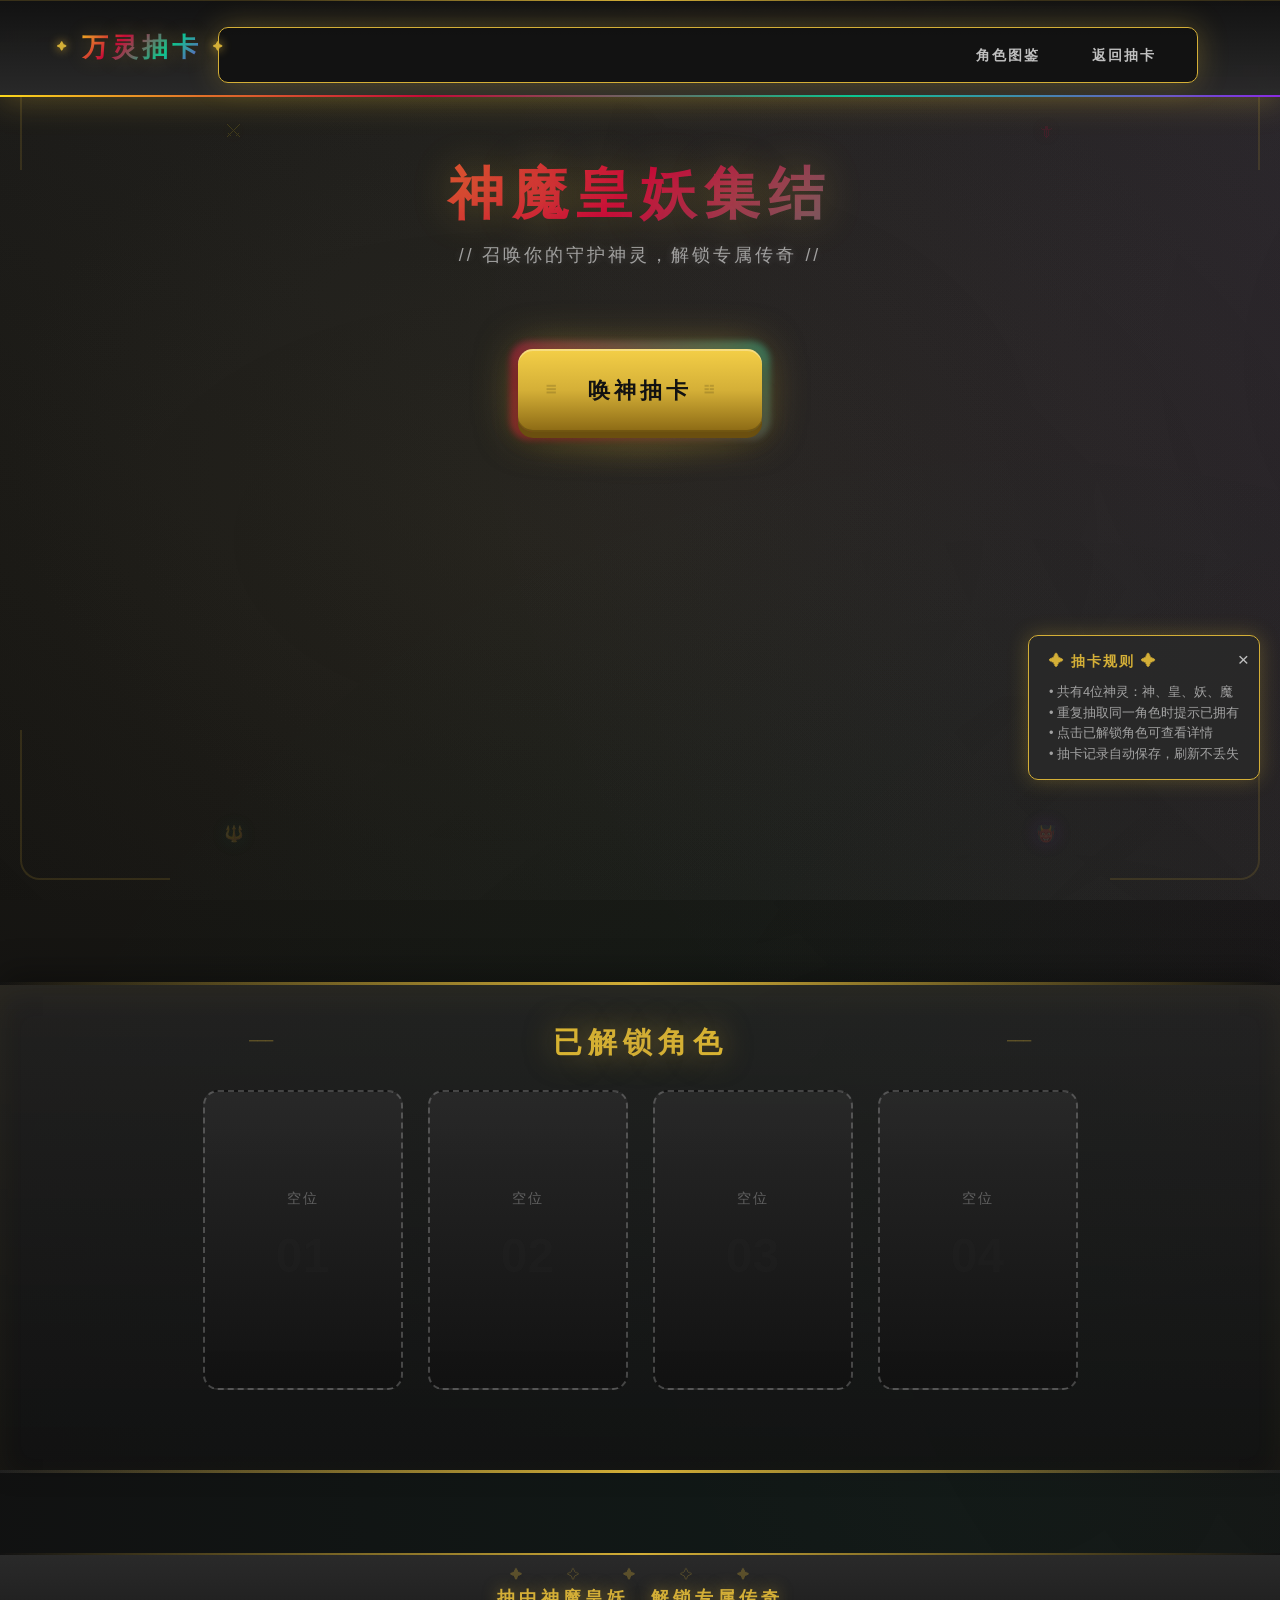
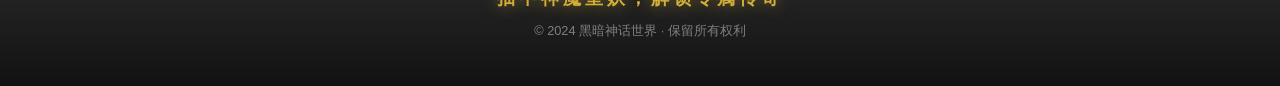
==== commit 7a819108: "Add files via upload" ====
--- a/index.html
+++ b/index.html
@@ -1,362 +1,1666 @@
 <!DOCTYPE html>
 <html lang="zh-CN">
 <head>
+    <!-- 声明文档类型为HTML5 -->
     <meta charset="UTF-8">
+    <!-- 设置字符编码为UTF-8，支持中文显示 -->
     <meta name="viewport" content="width=device-width, initial-scale=1.0">
-    <title>首页 - 赛博空间</title>
+    <!-- 响应式适配，viewport设置 -->
+    <title>万灵抽卡 - 神魔皇妖集结</title>
+    <!-- 网站标题【可修改】 -->
+    
+    <!-- 引入Bootstrap5 CSS CDN -->
     <link href="https://cdn.jsdelivr.net/npm/bootstrap@5.3.0/dist/css/bootstrap.min.css" rel="stylesheet">
+    
     <style>
+        /* ========== 全局CSS变量配置 ========== */
+        /* 设置根元素CSS变量，方便统一修改配色【可修改颜色值】 */
+        :root {
+            /* 主色调 */
+            --deep-black: #121212; /* 深空黑 - 主背景色 */
+            --dark-gold: #D4AF37; /* 暗鎏金 - 强调色 */
+            --fire-red: #E50914; /* 赤焰红 - 交互色 */
+            --souls-gray: #2A2A2A; /* 魂系灰 - 次级背景 */
+            --moon-silver: #C0C0C0; /* 月光银 - 文字色 */
+            
+            /* 神系配色（杨争） */
+            --god-gold: #F9D71C; /* 神圣金 */
+            --god-blue: #00A8E8; /* 天空蓝 */
+            
+            /* 皇系配色（郑涵文） */
+            --emperor-red: #C70039; /* 威严红 */
+            --emperor-gray: #909090; /* 暗银灰 */
+            
+            /* 妖系配色（田航） */
+            --demon-cyan: #00C896; /* 妖异青 */
+            --demon-black: #0A0A0A; /* 墨黑 */
+            
+            /* 魔系配色（张轲智） */
+            --devil-purple: #8A2BE2; /* 魔焰紫 */
+            --devil-darkred: #8B0000; /* 暗红 */
+        }
+        
+        /* ========== 全局基础重置 ========== */
+        /* 重置所有元素默认样式 */
         * {
-            margin: 0;
-            padding: 0;
-            box-sizing: border-box;
-        }
-        
+            margin: 0; /* 清除外边距 */
+            padding: 0; /* 清除内边距 */
+            box-sizing: border-box; /* 盒模型统一 */
+        }
+        
+        /* ========== 页面整体样式 ========== */
+        /* 页面主体样式 */
         body {
-            background: #0a0a0f;
-            font-family: 'Courier New', monospace;
-            overflow-x: hidden;
-        }
-        
-        /* 导航栏样式（与之前一致） */
-        .navbar-cyber {
-            background: linear-gradient(180deg, #0d0d15 0%, rgba(13, 13, 21, 0.95) 100%);
-            border-bottom: 2px solid;
-            border-image: linear-gradient(90deg, #ff00ff, #00ffff, #ff00ff) 1;
-            box-shadow: 0 0 20px rgba(255, 0, 255, 0.3), 0 0 40px rgba(0, 255, 255, 0.2);
-            padding: 15px 0;
-            position: relative;
-            overflow: hidden;
-        }
-        
-        .navbar-cyber::before {
-            content: '';
-            position: absolute;
+            background-color: var(--deep-black); /* 深黑背景 */
+            color: var(--moon-silver); /* 银色文字 */
+            font-family: 'Microsoft YaHei', '微软雅黑', sans-serif; /* 字体设置【可修改字体】 */
+            min-height: 100vh; /* 最小高度为视口高度 */
+            overflow-x: hidden; /* 禁止横向滚动 */
+            position: relative; /* 相对定位 */
+        }
+        
+        /* ========== 动态背景双层纹理 ========== */
+        /* 创建动态背景容器 - 符文层 */
+        body::before {
+            content: ''; /* 伪元素必须的属性 */
+            position: fixed; /* 固定定位，不随滚动 */
+            top: 0; /* 顶部对齐 */
+            left: 0; /* 左侧对齐 */
+            width: 100%; /* 全宽 */
+            height: 100%; /* 全高 */
+            /* 叠加渐变层 + 符文纹理【可修改透明度】 */
+            background: 
+                radial-gradient(ellipse at center, rgba(42, 42, 42, 0.3) 0%, transparent 70%),
+                linear-gradient(45deg, rgba(18, 18, 18, 0.95) 0%, rgba(42, 42, 42, 0.85) 100%);
+            z-index: -2; /* 置于底层 */
+            animation: runeRotate 60s infinite linear; /* 符文缓慢旋转 */
+        }
+        
+        /* 符文旋转动画 */
+        @keyframes runeRotate {
+            0% { transform: rotate(0deg); } /* 起始角度 */
+            100% { transform: rotate(360deg); } /* 旋转一周 */
+        }
+        
+        /* 创建动态背景容器 - 祥云层 */
+        body::after {
+            content: ''; /* 伪元素必须的属性 */
+            position: fixed; /* 固定定位 */
             top: 0;
-            left: -100%;
-            width: 100%;
-            height: 2px;
-            background: linear-gradient(90deg, transparent, #00ffff, transparent);
-            animation: scan 3s infinite linear;
-        }
-        
-        @keyframes scan {
-            0% { left: -100%; }
-            100% { left: 100%; }
-        }
-        
-        .navbar-brand {
-            font-size: 1.8rem;
-            font-weight: 900;
-            letter-spacing: 3px;
-            text-transform: uppercase;
-            background: linear-gradient(90deg, #ff00ff, #00ffff);
-            -webkit-background-clip: text;
-            background-clip: text;
-            color: transparent;
-            text-shadow: 0 0 10px rgba(255, 0, 255, 0.8), 0 0 20px rgba(0, 255, 255, 0.8);
-            position: relative;
-        }
-        
-        .navbar-brand::before, .navbar-brand::after {
-            content: 'CYBER';
-            position: absolute;
+            left: 0;
+            width: 200%; /* 双倍宽度实现流动 */
+            height: 200%; /* 双倍高度 */
+            /* 祥云纹理背景【可修改】 */
+            background-image: 
+                radial-gradient(ellipse at 20% 30%, rgba(212, 175, 55, 0.05) 0%, transparent 50%),
+                radial-gradient(ellipse at 80% 70%, rgba(229, 9, 20, 0.05) 0%, transparent 50%),
+                radial-gradient(ellipse at 60% 20%, rgba(138, 43, 226, 0.05) 0%, transparent 50%),
+                radial-gradient(ellipse at 40% 80%, rgba(0, 200, 150, 0.05) 0%, transparent 50%);
+            z-index: -1; /* 置于符文层之上 */
+            animation: cloudFlow 40s infinite linear; /* 祥云流动动画 */
+            pointer-events: none; /* 不影响点击 */
+        }
+        
+        /* 祥云流动动画 */
+        @keyframes cloudFlow {
+            0% { transform: translate(0, 0); } /* 起始位置 */
+            100% { transform: translate(-50%, -50%); } /* 移动到负方向 */
+        }
+        
+        /* ========== 粒子特效层 ========== */
+        /* 粒子容器 */
+        .particles-layer {
+            position: fixed; /* 固定定位 */
             top: 0;
             left: 0;
             width: 100%;
             height: 100%;
-            background: linear-gradient(90deg, #ff00ff, #00ffff);
+            pointer-events: none; /* 不影响点击事件 */
+            z-index: 1; /* 层级设置 */
+            overflow: hidden; /* 隐藏溢出 */
+        }
+        
+        /* 单个粒子样式 */
+        .particle {
+            position: absolute; /* 绝对定位 */
+            width: 2px; /* 粒子宽度【可修改】 */
+            height: 2px; /* 粒子高度【可修改】 */
+            background: var(--dark-gold); /* 鎏金色粒子 */
+            border-radius: 50%; /* 圆形 */
+            box-shadow: 0 0 6px var(--dark-gold); /* 发光效果 */
+            animation: particleFloat 10s infinite linear; /* 浮动动画 */
+            opacity: 0.6; /* 初始透明度 */
+        }
+        
+        /* 粒子浮动动画 */
+        @keyframes particleFloat {
+            0% {
+                transform: translateY(100vh) rotate(0deg); /* 从底部开始 */
+                opacity: 0; /* 初始透明 */
+            }
+            10% { opacity: 0.6; } /* 渐显 */
+            90% { opacity: 0.6; } /* 保持可见 */
+            100% {
+                transform: translateY(-100vh) rotate(720deg); /* 到顶部消失 */
+                opacity: 0; /* 渐隐 */
+            }
+        }
+        
+        /* ========== 角落装饰元素 ========== */
+        /* 左上角装饰 */
+        .corner-decoration {
+            position: fixed; /* 固定定位 */
+            width: 150px; /* 宽度【可修改】 */
+            height: 150px; /* 高度【可修改】 */
+            pointer-events: none; /* 不影响点击 */
+            z-index: 0; /* 层级 */
+            opacity: 0.15; /* 透明度 */
+        }
+        
+        .corner-top-left {
+            top: 20px; /* 距顶部 */
+            left: 20px; /* 距左侧 */
+            border-left: 2px solid var(--dark-gold); /* 左边框 */
+            border-top: 2px solid var(--dark-gold); /* 上边框 */
+            border-top-left-radius: 20px; /* 左上圆角 */
+        }
+        
+        .corner-top-right {
+            top: 20px;
+            right: 20px;
+            border-right: 2px solid var(--dark-gold);
+            border-top: 2px solid var(--dark-gold);
+            border-top-right-radius: 20px;
+        }
+        
+        .corner-bottom-left {
+            bottom: 20px;
+            left: 20px;
+            border-left: 2px solid var(--dark-gold);
+            border-bottom: 2px solid var(--dark-gold);
+            border-bottom-left-radius: 20px;
+        }
+        
+        .corner-bottom-right {
+            bottom: 20px;
+            right: 20px;
+            border-right: 2px solid var(--dark-gold);
+            border-bottom: 2px solid var(--dark-gold);
+            border-bottom-right-radius: 20px;
+        }
+        
+        /* ========== 顶部导航栏（CG风格） ========== */
+        /* 导航栏整体样式 */
+        .navbar-cg {
+            background: linear-gradient(180deg, 
+                rgba(18, 18, 18, 0.98) 0%, 
+                rgba(42, 42, 42, 0.95) 100%); /* 磨砂渐变背景 */
+            border-bottom: 2px solid transparent; /* 底部边框 */
+            border-image: linear-gradient(90deg, 
+                var(--god-gold), 
+                var(--emperor-red), 
+                var(--demon-cyan), 
+                var(--devil-purple)) 1; /* 鎏金符文渐变边框 */
+            box-shadow: 
+                0 4px 30px rgba(212, 175, 55, 0.3), /* 外发光 */
+                inset 0 1px 0 rgba(212, 175, 55, 0.2); /* 内发光 */
+            padding: 12px 0; /* 上下内边距 */
+            position: fixed; /* 固定在顶部 */
+            width: 100%; /* 全宽 */
+            top: 0; /* 顶部对齐 */
+            z-index: 1000; /* 最高层级 */
+            backdrop-filter: blur(10px); /* 磨砂效果 */
+        }
+        
+        /* 导航栏装饰元素 */
+        .navbar-cg::before {
+            content: ''; /* 伪元素 */
+            position: absolute; /* 绝对定位 */
+            top: 0; /* 顶部 */
+            left: 50%; /* 水平居中 */
+            transform: translateX(-50%); /* 居中 */
+            width: 60%; /* 宽度 */
+            height: 1px; /* 高度 */
+            background: linear-gradient(90deg, 
+                transparent, 
+                var(--dark-gold), 
+                transparent); /* 渐变线 */
+        }
+        
+        /* 导航栏悬停发光效果 */
+        .navbar-cg:hover {
+            box-shadow: 
+                0 6px 40px rgba(212, 175, 55, 0.4),
+                inset 0 1px 0 rgba(212, 175, 55, 0.3);
+        }
+        
+        /* 网站CG风格标题 */
+        .site-title-cg {
+            font-size: 1.6rem; /* 字体大小【可修改】 */
+            font-weight: 900; /* 加粗 */
+            background: linear-gradient(135deg, 
+                var(--god-gold) 0%, 
+                var(--emperor-red) 33%, 
+                var(--demon-cyan) 66%, 
+                var(--devil-purple) 100%); /* 四色渐变 */
+            -webkit-background-clip: text; /* 文字填充渐变 */
+            background-clip: text;
+            color: transparent; /* 透明以显示渐变 */
+            letter-spacing: 4px; /* 字间距 */
+            text-transform: uppercase; /* 大写 */
+            text-shadow: 0 0 20px rgba(212, 175, 55, 0.3); /* 发光 */
+            position: relative; /* 相对定位 */
+            text-decoration: none; /* 去除下划线 */
+        }
+        
+        /* 标题装饰符文 */
+        .site-title-cg::before,
+        .site-title-cg::after {
+            content: '✦'; /* 符文符号【可修改】 */
+            position: absolute; /* 绝对定位 */
+            top: 50%; /* 垂直居中 */
+            transform: translateY(-50%); /* 居中 */
+            font-size: 0.6rem; /* 符文大小 */
+            color: var(--dark-gold); /* 符文颜色 */
+            text-shadow: 0 0 10px var(--dark-gold); /* 发光 */
+            animation: runeBlink 2s infinite; /* 闪烁动画 */
+        }
+        
+        .site-title-cg::before { left: -25px; } /* 左侧符文位置 */
+        .site-title-cg::after { right: -25px; } /* 右侧符文位置 */
+        
+        /* 符文闪烁动画 */
+        @keyframes runeBlink {
+            0%, 100% { opacity: 0.5; }
+            50% { opacity: 1; }
+        }
+        
+        /* 导航按钮样式 */
+        .nav-btn-cg {
+            color: var(--moon-silver) !important; /* 银色文字 */
+            font-weight: bold; /* 加粗 */
+            font-size: 0.85rem; /* 字体大小 */
+            text-transform: uppercase; /* 大写 */
+            letter-spacing: 2px; /* 字间距 */
+            padding: 10px 25px !important; /* 内边距 */
+            background: transparent; /* 透明背景 */
+            border: 1px solid transparent; /* 边框 */
+            position: relative; /* 相对定位 */
+            overflow: hidden; /* 隐藏溢出 */
+            transition: all 0.4s ease; /* 过渡动画 */
+            text-decoration: none; /* 去除下划线 */
+        }
+        
+        /* 导航按钮悬停效果 - 符文点亮 */
+        .nav-btn-cg:hover {
+            color: var(--dark-gold) !important; /* 鎏金色 */
+            border: 1px solid var(--dark-gold); /* 边框 */
+            text-shadow: 0 0 15px var(--dark-gold); /* 文字发光 */
+            transform: translateY(-2px); /* 上浮 */
+            box-shadow: 
+                0 0 20px rgba(212, 175, 55, 0.4), /* 外发光 */
+                inset 0 0 20px rgba(212, 175, 55, 0.1); /* 内发光 */
+        }
+        
+        /* 导航按钮点击效果 */
+        .nav-btn-cg:active {
+            transform: translateY(0); /* 复位 */
+            box-shadow: inset 0 0 15px rgba(212, 175, 55, 0.3); /* 内发光 */
+        }
+        
+        /* 汉堡菜单按钮（CG风格） */
+        .navbar-toggler {
+            border: 2px solid var(--dark-gold); /* 边框颜色 */
+            border-radius: 8px; /* 圆角 */
+            padding: 8px 12px; /* 内边距 */
+            position: relative; /* 相对定位 */
+        }
+        
+        /* 汉堡菜单悬停效果 */
+        .navbar-toggler:hover {
+            box-shadow: 0 0 20px rgba(212, 175, 55, 0.5); /* 发光 */
+            border-color: var(--god-gold); /* 边框变色 */
+        }
+        
+        /* 汉堡菜单图标 */
+        .navbar-toggler-icon {
+            background-image: url("data:image/svg+xml,%3csvg xmlns='http://www.w3.org/2000/svg' viewBox='0 0 30 30'%3e%3cpath stroke='%23D4AF37' stroke-linecap='round' stroke-miterlimit='10' stroke-width='2' d='M4 7h22M4 15h22M4 23h22'/%3E%3C/svg%3E");
+            /* 自定义鎏金色图标 */
+        }
+        
+        /* 移动端菜单折叠区域 */
+        .navbar-collapse {
+            background: rgba(18, 18, 18, 0.98); /* 背景色 */
+            border: 1px solid var(--dark-gold); /* 边框 */
+            border-radius: 10px; /* 圆角 */
+            margin-top: 15px; /* 上边距 */
+            padding: 15px; /* 内边距 */
+            box-shadow: 0 0 30px rgba(212, 175, 55, 0.3); /* 发光 */
+        }
+        
+        /* ========== 主内容区域 ========== */
+        /* 主容器样式 */
+        .main-container {
+            padding-top: 100px; /* 顶部留出导航栏空间 */
+            padding-bottom: 80px; /* 底部留出页脚空间 */
+            min-height: 100vh; /* 最小高度 */
+            position: relative; /* 相对定位 */
+            z-index: 2; /* 层级 */
+        }
+        
+        /* ========== 中央抽卡区域 ========== */
+        /* 抽卡区域容器 */
+        .draw-area {
+            text-align: center; /* 居中对齐 */
+            padding: 60px 20px; /* 内边距 */
+            margin-bottom: 60px; /* 下边距 */
+            position: relative; /* 相对定位 */
+        }
+        
+        /* 抽卡区域装饰武器剪影 */
+        .weapon-decoration {
+            position: absolute; /* 绝对定位 */
+            width: 80px; /* 宽度【可修改】 */
+            height: 80px; /* 高度【可修改】 */
+            opacity: 0.15; /* 透明度 */
+            filter: drop-shadow(0 0 10px currentColor); /* 发光效果 */
+        }
+        
+        /* 神系武器 - 左上 */
+        .weapon-god {
+            top: 20px; /* 距顶部 */
+            left: 10%; /* 左侧位置 */
+            color: var(--god-gold); /* 神圣金色 */
+        }
+        
+        /* 皇系武器 - 右上 */
+        .weapon-emperor {
+            top: 20px;
+            right: 10%;
+            color: var(--emperor-red);
+        }
+        
+        /* 妖系武器 - 左下 */
+        .weapon-demon {
+            bottom: 20px;
+            left: 10%;
+            color: var(--demon-cyan);
+        }
+        
+        /* 魔系武器 - 右下 */
+        .weapon-devil {
+            bottom: 20px;
+            right: 10%;
+            color: var(--devil-purple);
+        }
+        
+        /* 抽卡标题样式 */
+        .draw-title {
+            font-size: 3.5rem; /* 字体大小【可修改】 */
+            font-weight: 900; /* 加粗 */
+            background: linear-gradient(135deg, 
+                var(--god-gold) 0%, 
+                var(--emperor-red) 25%, 
+                var(--demon-cyan) 50%, 
+                var(--devil-purple) 75%, 
+                var(--god-gold) 100%); /* 五色渐变 */
+            background-size: 200% auto; /* 背景大小 */
             -webkit-background-clip: text;
             background-clip: text;
             color: transparent;
-        }
-        
-        .navbar-brand::before {
-            animation: glitch-1 0.3s infinite linear alternate-reverse;
-            clip-path: polygon(0 0, 100% 0, 100% 35%, 0 35%);
-        }
-        
-        .navbar-brand::after {
-            animation: glitch-2 0.3s infinite linear alternate-reverse;
-            clip-path: polygon(0 65%, 100% 65%, 100% 100%, 0 100%);
-        }
-        
-        @keyframes glitch-1 {
-            0% { transform: translate(0); }
-            100% { transform: translate(-3px, -3px); }
-        }
-        
-        @keyframes glitch-2 {
-            0% { transform: translate(0); }
-            100% { transform: translate(3px, 3px); }
-        }
-        
-        .nav-link {
-            color: #00ffff !important;
-            font-weight: bold;
-            font-size: 1rem;
-            text-transform: uppercase;
-            letter-spacing: 2px;
-            padding: 10px 25px !important;
-            margin: 0 5px;
-            border: 1px solid transparent;
-            border-image: linear-gradient(90deg, #ff00ff, #00ffff) 1;
-            transition: all 0.3s ease;
-            background: rgba(0, 255, 255, 0.05);
-        }
-        
-        .nav-link:hover {
-            color: #ff00ff !important;
-            background: rgba(255, 0, 255, 0.1);
-            text-shadow: 0 0 10px #ff00ff, 0 0 20px #ff00ff;
-            box-shadow: 0 0 15px rgba(255, 0, 255, 0.5);
-            transform: translateY(-2px);
-        }
-        
-        .nav-link.active {
-            background: linear-gradient(90deg, rgba(255, 0, 255, 0.2), rgba(0, 255, 255, 0.2));
-            color: #00ffff !important;
-            text-shadow: 0 0 10px #00ffff, 0 0 20px #00ffff;
-            border: 1px solid #00ffff;
-            box-shadow: 0 0 20px rgba(0, 255, 255, 0.6);
-            animation: neon-pulse 2s infinite ease-in-out;
-        }
-        
-        @keyframes neon-pulse {
-            0%, 100% { box-shadow: 0 0 20px rgba(0, 255, 255, 0.6); }
-            50% { box-shadow: 0 0 30px rgba(0, 255, 255, 0.8); }
-        }
-        
-        .navbar-toggler {
-            border: 2px solid #00ffff;
-            box-shadow: 0 0 10px rgba(0, 255, 255, 0.5);
-        }
-        
-        .navbar-toggler-icon {
-            background-image: url("data:image/svg+xml,%3csvg xmlns='http://www.w3.org/2000/svg' viewBox='0 0 30 30'%3e%3cpath stroke='%2300ffff' stroke-linecap='round' stroke-miterlimit='10' stroke-width='2' d='M4 7h22M4 15h22M4 23h22'/%3e%3c/svg%3e");
-        }
-        
-        .navbar-collapse {
-            background: rgba(10, 10, 15, 0.98);
-            border: 1px solid;
-            border-image: linear-gradient(90deg, #ff00ff, #00ffff) 1;
-            margin-top: 10px;
-            padding: 15px;
-            box-shadow: 0 0 30px rgba(0, 255, 255, 0.3);
-        }
-        
-        @media (max-width: 991px) {
-            .nav-link {
-                margin: 5px 0;
-                text-align: center;
-                border: 1px solid;
-                border-image: linear-gradient(90deg, #ff00ff, #00ffff) 1;
-            }
-        }
-        
-        body::before {
-            content: '';
-            position: fixed;
+            margin-bottom: 15px; /* 下边距 */
+            letter-spacing: 8px; /* 字间距 */
+            animation: titleGradient 4s linear infinite; /* 渐变流动动画 */
+            text-shadow: 0 0 40px rgba(212, 175, 55, 0.3); /* 发光 */
+            position: relative; /* 相对定位 */
+            z-index: 10; /* 层级 */
+        }
+        
+        /* 标题渐变流动动画 */
+        @keyframes titleGradient {
+            0% { background-position: 0% center; }
+            100% { background-position: 200% center; }
+        }
+        
+        /* 抽卡副标题 */
+        .draw-subtitle {
+            font-size: 1.1rem; /* 字体大小 */
+            color: var(--moon-silver); /* 银色 */
+            margin-bottom: 50px; /* 下边距 */
+            letter-spacing: 3px; /* 字间距 */
+            text-shadow: 0 0 10px rgba(192, 192, 192, 0.3); /* 发光 */
+            opacity: 0.8; /* 透明度 */
+        }
+        
+        /* ========== 3D抽卡按钮 ========== */
+        /* 抽卡按钮容器 */
+        .draw-btn-container {
+            position: relative; /* 相对定位 */
+            display: inline-block; /* 行内块 */
+            margin: 30px 0; /* 上下边距 */
+        }
+        
+        /* 圆形魔法阵底座 */
+        .magic-circle-base {
+            position: absolute; /* 绝对定位 */
+            bottom: -30px; /* 底部位置 */
+            left: 50%; /* 水平居中 */
+            transform: translateX(-50%); /* 居中 */
+            width: 300px; /* 宽度【可修改】 */
+            height: 80px; /* 高度【可修改】 */
+            background: radial-gradient(ellipse at center, 
+                rgba(212, 175, 55, 0.3) 0%, 
+                transparent 70%); /* 径向渐变 */
+            border-radius: 50%; /* 圆形 */
+            filter: blur(15px); /* 模糊效果 */
+            animation: baseFloat 3s ease-in-out infinite; /* 悬浮动画 */
+        }
+        
+        /* 底座悬浮动画 */
+        @keyframes baseFloat {
+            0%, 100% { 
+                transform: translateX(-50%) translateY(0); 
+                opacity: 0.5;
+            }
+            50% { 
+                transform: translateX(-50%) translateY(-10px); 
+                opacity: 0.8;
+            }
+        }
+        
+        /* 抽卡按钮主体（3D立体设计） */
+        .draw-btn-3d {
+            position: relative; /* 相对定位 */
+            padding: 25px 70px; /* 内边距【可修改按钮大小】 */
+            font-size: 1.4rem; /* 字体大小 */
+            font-weight: 900; /* 加粗 */
+            color: var(--deep-black); /* 文字颜色 */
+            background: linear-gradient(180deg, 
+                #F4CF47 0%, 
+                var(--dark-gold) 50%, 
+                #8B6914 100%); /* 3D鎏金渐变 */
+            border: none; /* 无边框 */
+            border-radius: 15px; /* 圆角 */
+            cursor: pointer; /* 鼠标指针 */
+            text-transform: uppercase; /* 大写 */
+            letter-spacing: 4px; /* 字间距 */
+            /* 3D阴影效果 */
+            box-shadow: 
+                0 6px 0 #6B4F0F, /* 底部阴影（立体感） */
+                0 8px 20px rgba(0, 0, 0, 0.4), /* 外阴影 */
+                0 0 40px rgba(212, 175, 55, 0.5), /* 外发光 */
+                inset 0 2px 0 rgba(255, 255, 255, 0.3), /* 顶部高光 */
+                inset 0 -2px 0 rgba(0, 0, 0, 0.2); /* 底部阴影 */
+            transition: all 0.15s ease; /* 过渡 */
+            overflow: hidden; /* 隐藏溢出 */
+            z-index: 1; /* 层级 */
+        }
+        
+        /* 按钮符文纹理 */
+        .draw-btn-3d::before {
+            content: '☰ ☱ ☲ ☳'; /* 符文图案【可修改】 */
+            position: absolute; /* 绝对定位 */
+            top: 50%; /* 垂直居中 */
+            left: 50%; /* 水平居中 */
+            transform: translate(-50%, -50%); /* 居中 */
+            font-size: 0.6rem; /* 符文大小 */
+            color: rgba(0, 0, 0, 0.15); /* 符文颜色 */
+            letter-spacing: 20px; /* 字间距 */
+            white-space: nowrap; /* 不换行 */
+            pointer-events: none; /* 不影响点击 */
+        }
+        
+        /* 按钮悬停效果 */
+        .draw-btn-3d:hover {
+            transform: translateY(-3px); /* 上浮 */
+            box-shadow: 
+                0 9px 0 #6B4F0F,
+                0 12px 30px rgba(0, 0, 0, 0.5),
+                0 0 60px rgba(212, 175, 55, 0.7),
+                inset 0 2px 0 rgba(255, 255, 255, 0.4),
+                inset 0 -2px 0 rgba(0, 0, 0, 0.2);
+        }
+        
+        /* 按钮点击效果（下陷） */
+        .draw-btn-3d:active {
+            transform: translateY(3px); /* 下陷 */
+            box-shadow: 
+                0 3px 0 #6B4F0F,
+                0 4px 10px rgba(0, 0, 0, 0.4),
+                0 0 30px rgba(212, 175, 55, 0.5),
+                inset 0 2px 0 rgba(0, 0, 0, 0.2),
+                inset 0 -2px 0 rgba(255, 255, 255, 0.2);
+        }
+        
+        /* 按钮外圈发光动画 */
+        .draw-btn-container::before {
+            content: ''; /* 伪元素 */
+            position: absolute; /* 绝对定位 */
+            top: -8px; /* 顶部位置 */
+            left: -8px; /* 左侧位置 */
+            right: -8px; /* 右侧位置 */
+            bottom: -8px; /* 底部位置 */
+            background: linear-gradient(45deg, 
+                var(--god-gold), 
+                var(--emperor-red), 
+                var(--demon-cyan), 
+                var(--devil-purple), 
+                var(--god-gold)); /* 四色渐变 */
+            background-size: 400% 400%; /* 背景大小 */
+            border-radius: 20px; /* 圆角 */
+            z-index: -1; /* 底层 */
+            animation: borderGlow 3s ease infinite; /* 发光动画 */
+            opacity: 0.6; /* 透明度 */
+            filter: blur(3px); /* 模糊 */
+        }
+        
+        /* 边框发光动画 */
+        @keyframes borderGlow {
+            0% { background-position: 0% 50%; }
+            50% { background-position: 100% 50%; }
+            100% { background-position: 0% 50%; }
+        }
+        
+        /* ========== 抽卡动画区域 ========== */
+        /* 抽卡动画容器 */
+        .draw-animation-area {
+            min-height: 400px; /* 最小高度【可修改】 */
+            display: flex; /* 弹性布局 */
+            align-items: center; /* 垂直居中 */
+            justify-content: center; /* 水平居中 */
+            position: relative; /* 相对定位 */
+            perspective: 1000px; /* 3D透视 */
+        }
+        
+        /* 魔法阵 */
+        .magic-circle {
+            position: absolute; /* 绝对定位 */
+            width: 400px; /* 宽度【可修改】 */
+            height: 400px; /* 高度【可修改】 */
+            border: 3px solid var(--dark-gold); /* 边框 */
+            border-radius: 50%; /* 圆形 */
+            opacity: 0; /* 初始隐藏 */
+            pointer-events: none; /* 不影响点击 */
+            display: none; /* 默认隐藏 */
+        }
+        
+        /* 魔法阵内圈 */
+        .magic-circle::before {
+            content: ''; /* 伪元素 */
+            position: absolute; /* 绝对定位 */
+            top: 20px; /* 距顶部 */
+            left: 20px; /* 距左侧 */
+            right: 20px; /* 距右侧 */
+            bottom: 20px; /* 距底部 */
+            border: 2px solid var(--dark-gold); /* 边框 */
+            border-radius: 50%; /* 圆形 */
+        }
+        
+        /* 魔法阵符文 */
+        .magic-circle::after {
+            content: '✦ ✧ ✦ ✧ ✦ ✧ ✦ ✧'; /* 符文 */
+            position: absolute; /* 绝对定位 */
+            top: 50%; /* 垂直居中 */
+            left: 50%; /* 水平居中 */
+            transform: translate(-50%, -50%); /* 居中 */
+            font-size: 1.5rem; /* 字体大小 */
+            color: var(--dark-gold); /* 颜色 */
+            letter-spacing: 30px; /* 字间距 */
+            text-shadow: 0 0 20px var(--dark-gold); /* 发光 */
+        }
+        
+        /* 魔法阵动画 */
+        @keyframes circleRotate {
+            0% { transform: rotate(0deg) scale(0.5); opacity: 0; }
+            50% { transform: rotate(180deg) scale(1); opacity: 1; }
+            100% { transform: rotate(360deg) scale(1); opacity: 1; }
+        }
+        
+        /* 结果卡片样式 */
+        .result-card {
+            width: 280px; /* 宽度【可修改】 */
+            height: 420px; /* 高度【可修改】 */
+            background: linear-gradient(180deg, 
+                var(--souls-gray) 0%, 
+                var(--deep-black) 100%); /* 渐变背景 */
+            border: 3px solid var(--dark-gold); /* 鎏金边框 */
+            border-radius: 20px; /* 圆角 */
+            box-shadow: 
+                0 0 40px rgba(212, 175, 55, 0.6), /* 外发光 */
+                inset 0 0 40px rgba(212, 175, 55, 0.1); /* 内发光 */
+            display: none; /* 默认隐藏 */
+            flex-direction: column; /* 纵向排列 */
+            align-items: center; /* 居中 */
+            padding: 20px; /* 内边距 */
+            position: relative; /* 相对定位 */
+            cursor: pointer; /* 可点击 */
+            transition: all 0.3s ease; /* 过渡 */
+            transform-style: preserve-3d; /* 保持3D效果 */
+        }
+        
+        /* 结果卡片悬停效果 */
+        .result-card:hover {
+            transform: translateY(-15px) scale(1.05); /* 上浮放大 */
+            box-shadow: 
+                0 20px 60px rgba(212, 175, 55, 0.8),
+                inset 0 0 50px rgba(212, 175, 55, 0.2);
+        }
+        
+        /* 卡片翻转动画 */
+        @keyframes cardFlip {
+            0% { 
+                transform: rotateY(180deg) scale(0.3); 
+                opacity: 0; 
+            }
+            50% { 
+                transform: rotateY(90deg) scale(0.8); 
+                opacity: 0.5; 
+            }
+            100% { 
+                transform: rotateY(0deg) scale(1); 
+                opacity: 1; 
+            }
+        }
+        
+        /* 结果卡片图片区域 */
+        .result-card-image {
+            width: 100%; /* 全宽 */
+            height: 280px; /* 高度【可修改】 */
+            background: linear-gradient(135deg, 
+                var(--souls-gray) 0%, 
+                var(--deep-black) 100%); /* 渐变背景 */
+            border-radius: 15px; /* 圆角 */
+            margin-bottom: 20px; /* 下边距 */
+            overflow: hidden; /* 隐藏溢出 */
+            border: 2px solid var(--dark-gold); /* 边框 */
+            position: relative; /* 相对定位 */
+        }
+        
+        /* 结果卡片图片 */
+        .result-card-image img {
+            width: 100%; /* 全宽 */
+            height: 100%; /* 全高 */
+            object-fit: cover; /* 图片填充方式 */
+            transition: transform 0.5s ease; /* 过渡 */
+        }
+        
+        /* 图片悬停放大 */
+        .result-card:hover .result-card-image img {
+            transform: scale(1.1); /* 放大 */
+        }
+        
+        /* 结果卡片角色名 */
+        .result-card-name {
+            font-size: 1.8rem; /* 字体大小 */
+            font-weight: 900; /* 加粗 */
+            background: linear-gradient(135deg, 
+                var(--god-gold) 0%, 
+                var(--emperor-red) 100%); /* 渐变色 */
+            -webkit-background-clip: text;
+            background-clip: text;
+            color: transparent;
+            text-shadow: 0 0 20px rgba(212, 175, 55, 0.8); /* 发光 */
+            margin-bottom: 8px; /* 下边距 */
+            letter-spacing: 3px; /* 字间距 */
+        }
+        
+        /* 结果卡片角色前缀 */
+        .result-card-prefix {
+            font-size: 0.9rem; /* 字体大小 */
+            color: var(--moon-silver); /* 银色 */
+            text-shadow: 0 0 10px rgba(192, 192, 192, 0.5); /* 发光 */
+            letter-spacing: 2px; /* 字间距 */
+        }
+        
+        /* 点击提示 */
+        .result-card-hint {
+            position: absolute; /* 绝对定位 */
+            bottom: 15px; /* 底部位置 */
+            font-size: 0.75rem; /* 字体大小 */
+            color: var(--fire-red); /* 赤焰红 */
+            animation: hintPulse 1.5s infinite; /* 脉冲动画 */
+        }
+        
+        /* 提示脉冲动画 */
+        @keyframes hintPulse {
+            0%, 100% { opacity: 1; transform: translateY(0); }
+            50% { opacity: 0.5; transform: translateY(-3px); }
+        }
+        
+        /* ========== 抽卡提示弹窗 ========== */
+        /* 提示弹窗容器 */
+        .draw-popup {
+            position: fixed; /* 固定定位 */
+            top: 50%; /* 垂直居中 */
+            left: 50%; /* 水平居中 */
+            transform: translate(-50%, -50%) scale(0); /* 初始缩小 */
+            background: linear-gradient(180deg, 
+                rgba(42, 42, 42, 0.98) 0%, 
+                rgba(18, 18, 18, 0.98) 100%); /* 磨砂背景 */
+            border: 2px solid var(--dark-gold); /* 鎏金边框 */
+            border-radius: 20px; /* 圆角 */
+            padding: 30px 50px; /* 内边距 */
+            z-index: 10000; /* 最高层级 */
+            box-shadow: 
+                0 0 50px rgba(212, 175, 55, 0.8), /* 外发光 */
+                0 20px 60px rgba(0, 0, 0, 0.5); /* 阴影 */
+            opacity: 0; /* 初始透明 */
+            transition: all 0.3s ease; /* 过渡 */
+            pointer-events: none; /* 不影响点击 */
+        }
+        
+        /* 提示弹窗显示状态 */
+        .draw-popup.show {
+            transform: translate(-50%, -50%) scale(1); /* 正常大小 */
+            opacity: 1; /* 完全显示 */
+            pointer-events: auto; /* 可点击 */
+        }
+        
+        /* 提示弹窗文字 */
+        .draw-popup-text {
+            font-size: 1.5rem; /* 字体大小 */
+            font-weight: bold; /* 加粗 */
+            color: var(--dark-gold); /* 鎏金色 */
+            text-shadow: 0 0 20px var(--dark-gold); /* 发光 */
+            letter-spacing: 3px; /* 字间距 */
+        }
+        
+        /* 已拥有提示 */
+        .draw-popup.owned {
+            border-color: var(--souls-gray); /* 灰色边框 */
+        }
+        
+        .draw-popup.owned .draw-popup-text {
+            color: var(--moon-silver); /* 银色文字 */
+            text-shadow: none; /* 无发光 */
+        }
+        
+        /* ========== 抽卡规则提示 ========== */
+        /* 规则提示容器 */
+        .rule-tip {
+            position: fixed; /* 固定定位 */
+            bottom: 120px; /* 底部位置 */
+            right: 20px; /* 右侧位置 */
+            background: rgba(42, 42, 42, 0.9); /* 背景 */
+            border: 1px solid var(--dark-gold); /* 边框 */
+            border-radius: 10px; /* 圆角 */
+            padding: 15px 20px; /* 内边距 */
+            max-width: 280px; /* 最大宽度 */
+            z-index: 100; /* 层级 */
+            box-shadow: 0 0 20px rgba(212, 175, 55, 0.3); /* 发光 */
+        }
+        
+        /* 规则标题 */
+        .rule-tip-title {
+            font-size: 0.9rem; /* 字体大小 */
+            font-weight: bold; /* 加粗 */
+            color: var(--dark-gold); /* 鎏金色 */
+            margin-bottom: 10px; /* 下边距 */
+            letter-spacing: 2px; /* 字间距 */
+        }
+        
+        /* 规则内容 */
+        .rule-tip-content {
+            font-size: 0.8rem; /* 字体大小 */
+            color: var(--moon-silver); /* 银色 */
+            line-height: 1.6; /* 行高 */
+            opacity: 0.8; /* 透明度 */
+        }
+        
+        /* 关闭按钮 */
+        .rule-tip-close {
+            position: absolute; /* 绝对定位 */
+            top: 10px; /* 顶部位置 */
+            right: 10px; /* 右侧位置 */
+            background: none; /* 无背景 */
+            border: none; /* 无边框 */
+            color: var(--moon-silver); /* 颜色 */
+            cursor: pointer; /* 鼠标指针 */
+            font-size: 1.2rem; /* 字体大小 */
+            transition: color 0.3s; /* 过渡 */
+        }
+        
+        .rule-tip-close:hover {
+            color: var(--fire-red); /* 悬停变色 */
+        }
+        
+        /* ========== 卡槽区域 ========== */
+        /* 卡槽区域容器 */
+        .card-slot-area {
+            background: linear-gradient(180deg, 
+                rgba(42, 42, 42, 0.6) 0%, 
+                rgba(18, 18, 18, 0.8) 100%); /* 渐变背景 */
+            border-top: 3px solid transparent; /* 顶部边框 */
+            border-image: linear-gradient(90deg, 
+                transparent, 
+                var(--dark-gold), 
+                transparent) 1; /* 鎏金渐变边框 */
+            border-bottom: 3px solid var(--dark-gold); /* 底部鎏金边框 */
+            padding: 40px 0 60px; /* 上下内边距 */
+            position: relative; /* 相对定位 */
+            box-shadow: 
+                0 -10px 30px rgba(0, 0, 0, 0.3), /* 上方阴影 */
+                inset 0 10px 30px rgba(212, 175, 55, 0.05); /* 内发光 */
+        }
+        
+        /* 卡槽区域标题（CG风格） */
+        .slot-title-cg {
+            text-align: center; /* 居中 */
+            font-size: 1.8rem; /* 字体大小 */
+            font-weight: 900; /* 加粗 */
+            background: linear-gradient(90deg, 
+                var(--god-gold) 0%, 
+                var(--dark-gold) 50%, 
+                var(--god-gold) 100%); /* 渐变色 */
+            -webkit-background-clip: text;
+            background-clip: text;
+            color: transparent;
+            margin-bottom: 30px; /* 下边距 */
+            letter-spacing: 6px; /* 字间距 */
+            text-shadow: 0 0 30px rgba(212, 175, 55, 0.5); /* 发光 */
+            position: relative; /* 相对定位 */
+        }
+        
+        /* 卡槽标题装饰 */
+        .slot-title-cg::before,
+        .slot-title-cg::after {
+            content: '━━━'; /* 装饰线 */
+            position: absolute; /* 绝对定位 */
+            top: 50%; /* 垂直居中 */
+            transform: translateY(-50%); /* 居中 */
+            font-size: 0.5rem; /* 字体大小 */
+            color: var(--dark-gold); /* 颜色 */
+            opacity: 0.5; /* 透明度 */
+            letter-spacing: 0; /* 字间距 */
+        }
+        
+        .slot-title-cg::before { left: 15%; } /* 左侧装饰位置 */
+        .slot-title-cg::after { right: 15%; } /* 右侧装饰位置 */
+        
+        /* 卡槽容器 */
+        .slot-container {
+            display: flex; /* 弹性布局 */
+            justify-content: center; /* 居中 */
+            gap: 25px; /* 间距 */
+            padding: 0 20px; /* 左右内边距 */
+            overflow-x: auto; /* 横向滚动 */
+            padding-bottom: 20px; /* 底部内边距 */
+            scroll-behavior: smooth; /* 平滑滚动 */
+        }
+        
+        /* 滚动条样式 */
+        .slot-container::-webkit-scrollbar {
+            height: 6px; /* 高度 */
+        }
+        
+        .slot-container::-webkit-scrollbar-track {
+            background: var(--souls-gray); /* 轨道颜色 */
+            border-radius: 3px; /* 圆角 */
+        }
+        
+        .slot-container::-webkit-scrollbar-thumb {
+            background: var(--dark-gold); /* 滑块颜色 */
+            border-radius: 3px; /* 圆角 */
+        }
+        
+        /* 单个卡槽样式 */
+        .card-slot {
+            min-width: 200px; /* 最小宽度【可修改】 */
+            height: 300px; /* 高度【可修改】 */
+            background: linear-gradient(180deg, 
+                rgba(42, 42, 42, 0.9) 0%, 
+                rgba(18, 18, 18, 0.95) 100%); /* 渐变背景 */
+            border: 2px dashed rgba(192, 192, 192, 0.3); /* 虚线边框 */
+            border-radius: 15px; /* 圆角 */
+            display: flex; /* 弹性布局 */
+            flex-direction: column; /* 纵向排列 */
+            align-items: center; /* 居中 */
+            justify-content: center; /* 居中 */
+            transition: all 0.4s ease; /* 过渡 */
+            position: relative; /* 相对定位 */
+            overflow: hidden; /* 隐藏溢出 */
+        }
+        
+        /* 空卡槽提示 */
+        .empty-slot-text {
+            color: var(--moon-silver); /* 银色 */
+            font-size: 0.9rem; /* 字体大小 */
+            text-align: center; /* 居中 */
+            opacity: 0.4; /* 半透明 */
+            letter-spacing: 2px; /* 字间距 */
+        }
+        
+        /* 空卡槽序号 */
+        .empty-slot-number {
+            font-size: 3rem; /* 字体大小 */
+            font-weight: bold; /* 加粗 */
+            color: var(--souls-gray); /* 颜色 */
+            opacity: 0.2; /* 透明度 */
+            margin-top: 10px; /* 上边距 */
+        }
+        
+        /* 已填充卡槽样式 */
+        .card-slot.filled {
+            border: 2px solid var(--dark-gold); /* 实线边框 */
+            cursor: pointer; /* 可点击 */
+            box-shadow: 
+                0 0 30px rgba(212, 175, 55, 0.4), /* 外发光 */
+                inset 0 0 20px rgba(212, 175, 55, 0.1); /* 内发光 */
+            animation: slotGlow 2s ease-in-out infinite; /* 发光动画 */
+        }
+        
+        /* 卡槽发光动画 */
+        @keyframes slotGlow {
+            0%, 100% { box-shadow: 0 0 30px rgba(212, 175, 55, 0.4), inset 0 0 20px rgba(212, 175, 55, 0.1); }
+            50% { box-shadow: 0 0 50px rgba(212, 175, 55, 0.6), inset 0 0 30px rgba(212, 175, 55, 0.2); }
+        }
+        
+        /* 已填充卡槽悬停效果 */
+        .card-slot.filled:hover {
+            transform: translateY(-15px) scale(1.05); /* 上浮放大 */
+            box-shadow: 
+                0 20px 50px rgba(212, 175, 55, 0.6),
+                inset 0 0 30px rgba(212, 175, 55, 0.2);
+        }
+        
+        /* 卡槽角色图片 */
+        .slot-character-image {
+            width: 100%; /* 全宽 */
+            height: 220px; /* 高度 */
+            object-fit: cover; /* 填充方式 */
+            border-radius: 12px 12px 0 0; /* 圆角 */
+        }
+        
+        /* 卡槽角色名称 */
+        .slot-character-name {
+            padding: 12px; /* 内边距 */
+            font-size: 1.1rem; /* 字体大小 */
+            font-weight: bold; /* 加粗 */
+            background: linear-gradient(135deg, 
+                var(--god-gold) 0%, 
+                var(--emperor-red) 100%); /* 渐变色 */
+            -webkit-background-clip: text;
+            background-clip: text;
+            color: transparent;
+            text-align: center; /* 居中 */
+            letter-spacing: 2px; /* 字间距 */
+        }
+        
+        /* 卡槽角色前缀 */
+        .slot-character-prefix {
+            font-size: 0.75rem; /* 字体大小 */
+            color: var(--moon-silver); /* 银色 */
+            text-align: center; /* 居中 */
+            opacity: 0.7; /* 透明度 */
+            letter-spacing: 1px; /* 字间距 */
+        }
+        
+        /* ========== 底部页脚 ========== */
+        /* 页脚样式 */
+        .footer-cg {
+            background: linear-gradient(180deg, 
+                var(--souls-gray) 0%, 
+                var(--deep-black) 100%); /* 渐变背景 */
+            border-top: 2px solid transparent; /* 顶部边框 */
+            border-image: linear-gradient(90deg, 
+                transparent, 
+                var(--dark-gold), 
+                transparent) 1; /* 鎏金渐变边框 */
+            padding: 30px 0; /* 上下内边距 */
+            text-align: center; /* 居中 */
+            position: relative; /* 相对定位 */
+        }
+        
+        /* 页脚装饰 */
+        .footer-cg::before {
+            content: '✦ ✧ ✦ ✧ ✦'; /* 符文装饰 */
+            position: absolute; /* 绝对定位 */
+            top: 10px; /* 顶部位置 */
+            left: 50%; /* 水平居中 */
+            transform: translateX(-50%); /* 居中 */
+            font-size: 0.8rem; /* 字体大小 */
+            color: var(--dark-gold); /* 颜色 */
+            opacity: 0.3; /* 透明度 */
+            letter-spacing: 20px; /* 字间距 */
+        }
+        
+        /* 页脚标语 */
+        .footer-slogan {
+            color: var(--dark-gold); /* 鎏金色 */
+            font-size: 1.1rem; /* 字体大小 */
+            font-weight: bold; /* 加粗 */
+            text-shadow: 0 0 15px rgba(212, 175, 55, 0.5); /* 发光 */
+            letter-spacing: 4px; /* 字间距 */
+            margin-bottom: 10px; /* 下边距 */
+        }
+        
+        /* 页脚版权 */
+        .footer-copyright {
+            color: var(--moon-silver); /* 银色 */
+            font-size: 0.8rem; /* 字体大小 */
+            opacity: 0.6; /* 透明度 */
+        }
+        
+        /* ========== 抽卡特效层 ========== */
+        /* 抽卡特效容器 */
+        .draw-effect-layer {
+            position: fixed; /* 固定定位 */
             top: 0;
             left: 0;
             width: 100%;
             height: 100%;
-            background-image: linear-gradient(rgba(0, 255, 255, 0.03) 1px, transparent 1px),
-                              linear-gradient(90deg, rgba(0, 255, 255, 0.03) 1px, transparent 1px);
-            background-size: 50px 50px;
-            pointer-events: none;
-            z-index: -1;
-        }
-        
-        /* 首页特有样式 */
-        .hero-section {
-            min-height: 100vh;
-            display: flex;
-            align-items: center;
-            justify-content: center;
-            padding-top: 80px;
-            position: relative;
-        }
-        
-        .hero-content {
-            text-align: center;
-            z-index: 1;
-        }
-        
-        .hero-title {
-            font-size: 5rem;
-            font-weight: 900;
-            background: linear-gradient(90deg, #ff00ff, #00ffff, #ff00ff);
-            background-size: 200% auto;
-            -webkit-background-clip: text;
-            background-clip: text;
-            color: transparent;
-            animation: text-shine 3s linear infinite;
-            text-transform: uppercase;
-            letter-spacing: 10px;
-            margin-bottom: 30px;
-        }
-        
-        @keyframes text-shine {
-            to { background-position: 200% center; }
-        }
-        
-        .hero-subtitle {
-            font-size: 1.5rem;
-            color: #00ffff;
-            text-shadow: 0 0 10px rgba(0, 255, 255, 0.8);
-            margin-bottom: 40px;
-            letter-spacing: 3px;
-        }
-        
-        .cyber-btn {
-            display: inline-block;
-            padding: 15px 40px;
-            font-size: 1.1rem;
-            font-weight: bold;
-            text-transform: uppercase;
-            letter-spacing: 2px;
-            color: #00ffff;
-            background: transparent;
-            border: 2px solid #00ffff;
-            position: relative;
-            overflow: hidden;
-            transition: all 0.3s ease;
-            text-decoration: none;
-            margin: 10px;
-        }
-        
-        .cyber-btn::before {
-            content: '';
-            position: absolute;
-            top: 0;
-            left: -100%;
-            width: 100%;
-            height: 100%;
-            background: linear-gradient(90deg, transparent, rgba(0, 255, 255, 0.4), transparent);
-            transition: left 0.5s ease;
-        }
-        
-        .cyber-btn:hover::before {
-            left: 100%;
-        }
-        
-        .cyber-btn:hover {
-            background: rgba(0, 255, 255, 0.1);
-            box-shadow: 0 0 30px rgba(0, 255, 255, 0.6), inset 0 0 30px rgba(0, 255, 255, 0.2);
-            transform: translateY(-3px);
-        }
-        
-        /* 粒子效果 */
-        .particles {
-            position: absolute;
-            width: 100%;
-            height: 100%;
-            overflow: hidden;
-            z-index: 0;
-        }
-        
-        .particle {
-            position: absolute;
-            width: 3px;
-            height: 3px;
-            background: #00ffff;
-            box-shadow: 0 0 10px #00ffff;
-            animation: float-up 8s infinite linear;
-        }
-        
-        @keyframes float-up {
+            pointer-events: none; /* 不影响点击 */
+            z-index: 9999; /* 最高层级 */
+            display: none; /* 默认隐藏 */
+        }
+        
+        /* 金光粒子 */
+        .gold-particle {
+            position: absolute; /* 绝对定位 */
+            width: 8px; /* 宽度 */
+            height: 8px; /* 高度 */
+            background: var(--dark-gold); /* 鎏金色 */
+            border-radius: 50%; /* 圆形 */
+            box-shadow: 0 0 15px var(--dark-gold); /* 发光 */
+            animation: particleBurst 1s ease-out forwards; /* 爆发动画 */
+        }
+        
+        /* 粒子爆发动画 */
+        @keyframes particleBurst {
             0% {
-                transform: translateY(100vh) rotate(0deg);
+                transform: scale(0);
+                opacity: 1;
+            }
+            100% {
+                transform: scale(1.5) translate(var(--tx), var(--ty));
                 opacity: 0;
             }
-            10% {
+        }
+        
+        /* 粒子雨特效 */
+        .particle-rain {
+            position: absolute; /* 绝对定位 */
+            width: 4px; /* 宽度 */
+            height: 15px; /* 高度 */
+            background: linear-gradient(180deg, 
+                var(--dark-gold), 
+                transparent); /* 渐变色 */
+            animation: rainFall 1s linear forwards; /* 下落动画 */
+        }
+        
+        /* 粒子下落动画 */
+        @keyframes rainFall {
+            0% {
+                transform: translateY(-100px);
                 opacity: 1;
             }
-            90% {
-                opacity: 1;
-            }
             100% {
-                transform: translateY(-100vh) rotate(720deg);
+                transform: translateY(100px);
                 opacity: 0;
+            }
+        }
+        
+        /* 屏幕震动效果 */
+        @keyframes screenShake {
+            0%, 100% { transform: translate(0, 0); }
+            25% { transform: translate(-5px, 5px); }
+            50% { transform: translate(5px, -5px); }
+            75% { transform: translate(-5px, -5px); }
+        }
+        
+        .screen-shake {
+            animation: screenShake 0.3s ease; /* 震动动画 */
+        }
+        
+        /* ========== 响应式适配 ========== */
+        /* 平板设备适配 */
+        @media (max-width: 992px) {
+            /* 抽卡标题缩小 */
+            .draw-title {
+                font-size: 2.5rem;
+            }
+            
+            /* 抽卡按钮缩小 */
+            .draw-btn-3d {
+                padding: 20px 50px;
+                font-size: 1.2rem;
+            }
+            
+            /* 结果卡片缩小 */
+            .result-card {
+                width: 240px;
+                height: 360px;
+            }
+            
+            /* 卡槽宽度 */
+            .card-slot {
+                min-width: 180px;
+                height: 270px;
+            }
+        }
+        
+        /* 手机设备适配 */
+        @media (max-width: 576px) {
+            /* 网站标题缩小 */
+            .site-title-cg {
+                font-size: 1.2rem;
+            }
+            
+            /* 抽卡标题缩小 */
+            .draw-title {
+                font-size: 1.8rem;
+            }
+            
+            /* 抽卡副标题缩小 */
+            .draw-subtitle {
+                font-size: 0.9rem;
+            }
+            
+            /* 抽卡按钮缩小 */
+            .draw-btn-3d {
+                padding: 15px 35px;
+                font-size: 1rem;
+                letter-spacing: 2px;
+            }
+            
+            /* 结果卡片缩小 */
+            .result-card {
+                width: 200px;
+                height: 300px;
+            }
+            
+            /* 卡槽宽度 */
+            .card-slot {
+                min-width: 150px;
+                height: 230px;
+            }
+            
+            /* 规则提示隐藏 */
+            .rule-tip {
+                display: none;
+            }
+            
+            /* 武器装饰隐藏 */
+            .weapon-decoration {
+                display: none;
+            }
+            
+            /* 角落装饰缩小 */
+            .corner-decoration {
+                width: 80px;
+                height: 80px;
             }
         }
     </style>
 </head>
 <body>
-    <!-- 导航栏 -->
-    <nav class="navbar navbar-expand-lg navbar-cyber fixed-top">
+    <!-- ========== 粒子特效层 ========== -->
+    <div class="particles-layer" id="particlesLayer">
+        <!-- 粒子由JavaScript动态生成 -->
+    </div>
+    
+    <!-- ========== 角落装饰元素 ========== -->
+    <div class="corner-decoration corner-top-left"></div>
+    <div class="corner-decoration corner-top-right"></div>
+    <div class="corner-decoration corner-bottom-left"></div>
+    <div class="corner-decoration corner-bottom-right"></div>
+    
+    <!-- ========== 抽卡特效层 ========== -->
+    <div class="draw-effect-layer" id="drawEffectLayer">
+        <!-- 抽卡特效由JavaScript动态生成 -->
+    </div>
+    
+    <!-- ========== 抽卡提示弹窗 ========== -->
+    <div class="draw-popup" id="drawPopup">
+        <div class="draw-popup-text" id="drawPopupText">抽中：神·杨争</div>
+    </div>
+    
+    <!-- ========== 顶部导航栏（CG风格） ========== -->
+    <nav class="navbar navbar-expand-lg navbar-cg">
         <div class="container">
-            <a class="navbar-brand" href="index.html">CYBER</a>
-            
+            <!-- 网站CG风格标题 -->
+            <a class="navbar-brand site-title-cg" href="index.html">万灵抽卡</a>
+            <!-- 【可修改网站名称】 -->
+            
+            <!-- 汉堡菜单按钮（移动端显示） -->
             <button class="navbar-toggler" type="button" data-bs-toggle="collapse" 
-                    data-bs-target="#cyberNav" aria-controls="cyberNav" 
-                    aria-expanded="false" aria-label="切换导航菜单">
+                    data-bs-target="#navbarNavCG" aria-controls="navbarNavCG" 
+                    aria-expanded="false" aria-label="切换导航">
                 <span class="navbar-toggler-icon"></span>
             </button>
             
-            <div class="collapse navbar-collapse" id="cyberNav">
+            <!-- 导航菜单 -->
+            <div class="collapse navbar-collapse" id="navbarNavCG">
                 <ul class="navbar-nav ms-auto">
+                    <!-- 角色图鉴按钮 -->
                     <li class="nav-item">
-                        <a class="nav-link active" href="index.html">首页</a>
+                        <a class="nav-btn-cg" href="role-list.html">角色图鉴</a>
                     </li>
+                    <!-- 返回抽卡按钮 -->
                     <li class="nav-item">
-                        <a class="nav-link" href="about.html">关于我</a>
-                    </li>
-                    <li class="nav-item">
-                        <a class="nav-link" href="skills.html">技能</a>
-                    </li>
-                    <li class="nav-item">
-                        <a class="nav-link" href="works.html">作品</a>
+                        <a class="nav-btn-cg" href="index.html">返回抽卡</a>
                     </li>
                 </ul>
             </div>
         </div>
     </nav>
     
-    <!-- 首页内容 -->
-    <section class="hero-section">
-        <!-- 粒子效果 -->
-        <div class="particles" id="particles"></div>
-        
-        <div class="hero-content">
-            <h1 class="hero-title">欢迎来到<br>赛博空间</h1>
-            <p class="hero-subtitle">// 系统初始化完成 // 连接建立成功</p>
-            <div>
-                <a href="about.html" class="cyber-btn">了解更多</a>
-                <a href="works.html" class="cyber-btn">查看作品</a>
+    <!-- ========== 主内容区域 ========== -->
+    <div class="main-container">
+        <div class="container">
+            
+            <!-- ========== 中央抽卡区域 ========== -->
+            <div class="draw-area">
+                <!-- 装饰武器剪影 -->
+                <div class="weapon-decoration weapon-god">⚔</div>
+                <div class="weapon-decoration weapon-emperor">🗡</div>
+                <div class="weapon-decoration weapon-demon">🔱</div>
+                <div class="weapon-decoration weapon-devil">👹</div>
+                
+                <!-- 抽卡标题 -->
+                <h1 class="draw-title">神魔皇妖集结</h1>
+                <!-- 【可修改标题文字】 -->
+                
+                <!-- 抽卡副标题 -->
+                <p class="draw-subtitle">// 召唤你的守护神灵，解锁专属传奇 //</p>
+                <!-- 【可修改副标题文字】 -->
+                
+                <!-- 3D抽卡按钮 -->
+                <div class="draw-btn-container">
+                    <div class="magic-circle-base"></div>
+                    <button class="draw-btn-3d" id="drawBtn" onclick="startDraw()">
+                        唤神抽卡
+                    </button>
+                    <!-- 【可修改按钮文字】 -->
+                </div>
+                
+                <!-- 抽卡动画区域 -->
+                <div class="draw-animation-area">
+                    <!-- 魔法阵 -->
+                    <div class="magic-circle" id="magicCircle"></div>
+                    
+                    <!-- 结果卡片 -->
+                    <div class="result-card" id="resultCard" onclick="goToRolePage()">
+                        <div class="result-card-image">
+                            <img id="resultImage" src="" alt="角色图片">
+                            <!-- 图片由JavaScript动态设置 -->
+                        </div>
+                        <div class="result-card-name" id="resultName">神·杨争</div>
+                        <div class="result-card-prefix" id="resultPrefix">神界守护者</div>
+                        <div class="result-card-hint">点击查看详情</div>
+                    </div>
+                </div>
+            </div>
+            
+        </div>
+        
+        <!-- ========== 卡槽区域 ========== -->
+        <div class="card-slot-area">
+            <div class="container">
+                <!-- 卡槽区域标题（CG风格） -->
+                <h2 class="slot-title-cg">已解锁角色</h2>
+                <!-- 【可修改标题文字】 -->
+                
+                <!-- 卡槽容器 -->
+                <div class="slot-container" id="slotContainer">
+                    <!-- 默认4个空卡槽 -->
+                    <div class="card-slot" id="slot1">
+                        <div class="empty-slot-text">空位</div>
+                        <div class="empty-slot-number">01</div>
+                    </div>
+                    <div class="card-slot" id="slot2">
+                        <div class="empty-slot-text">空位</div>
+                        <div class="empty-slot-number">02</div>
+                    </div>
+                    <div class="card-slot" id="slot3">
+                        <div class="empty-slot-text">空位</div>
+                        <div class="empty-slot-number">03</div>
+                    </div>
+                    <div class="card-slot" id="slot4">
+                        <div class="empty-slot-text">空位</div>
+                        <div class="empty-slot-number">04</div>
+                    </div>
+                </div>
             </div>
         </div>
-    </section>
+    </div>
     
+    <!-- ========== 抽卡规则提示 ========== -->
+    <div class="rule-tip" id="ruleTip">
+        <button class="rule-tip-close" onclick="closeRuleTip()">×</button>
+        <div class="rule-tip-title">✦ 抽卡规则 ✦</div>
+        <div class="rule-tip-content">
+            • 共有4位神灵：神、皇、妖、魔<br>
+            • 重复抽取同一角色时提示已拥有<br>
+            • 点击已解锁角色可查看详情<br>
+            • 抽卡记录自动保存，刷新不丢失
+        </div>
+    </div>
+    
+    <!-- ========== 底部页脚 ========== -->
+    <footer class="footer-cg">
+        <div class="container">
+            <!-- 游戏风格标语 -->
+            <p class="footer-slogan">抽中神魔皇妖，解锁专属传奇</p>
+            <!-- 【可修改标语文字】 -->
+            
+            <!-- 版权信息 -->
+            <p class="footer-copyright">© 2024 黑暗神话世界 · 保留所有权利</p>
+            <!-- 【可修改版权信息】 -->
+        </div>
+    </footer>
+    
+    <!-- 引入Bootstrap5 JS CDN -->
     <script src="https://cdn.jsdelivr.net/npm/bootstrap@5.3.0/dist/js/bootstrap.bundle.min.js"></script>
+    
+    <!-- ========== JavaScript功能代码 ========== -->
     <script>
-        // 自动高亮当前页面
+        // ========== 角色数据配置（固定，不可修改角色名称） ==========
+        // 定义4个角色固定信息数组
+        const roles = [
+            {
+                id: 1, // 角色ID
+                name: "神·杨争", // 角色名称（神系）
+                prefix: "神界守护者", // 角色前缀
+                style: "god", // 风格标识：神系
+                color: "#F9D71C", // 神圣金色
+                image: "https://img0.baidu.com/it/u=2729945583,2501448413&fm=253&fmt=auto&app=138&f=JPEG?w=500&h=874", // 图片链接【可替换】
+                page: "role1.html" // 跳转页面
+            },
+            {
+                id: 2,
+                name: "皇·郑涵文", // 角色名称（皇系）
+                prefix: "皇室正统",
+                style: "emperor",
+                color: "#C70039", // 威严红
+                image: "https://img1.baidu.com/it/u=1607391731,2027081262&fm=253&fmt=auto&app=138&f=JPEG?w=380&h=456",
+                page: "role2.html"
+            },
+            {
+                id: 3,
+                name: "妖·田航", // 角色名称（妖系）
+                prefix: "妖族首领",
+                style: "demon",
+                color: "#00C896", // 妖异青
+                image: "https://img1.baidu.com/it/u=2975910297,1941252294&fm=253&fmt=auto&app=138&f=JPEG?w=500&h=889",
+                page: "role3.html"
+            },
+            {
+                id: 4,
+                name: "魔·张轲智", // 角色名称（魔系）
+                prefix: "魔界领主",
+                style: "devil",
+                color: "#8A2BE2", // 魔焰紫
+                image: "https://img1.baidu.com/it/u=3712228048,150840169&fm=253&fmt=auto&app=138&f=JPEG?w=500&h=693",
+                page: "role4.html"
+            }
+        ];
+        
+        // ========== 全局变量 ==========
+        let drawnRoles = []; // 存储已抽中角色ID
+        let currentDrawnRole = null; // 当前抽中的角色
+        let isDrawing = false; // 抽卡动画进行中标志
+        
+        // ========== 页面加载时执行 ==========
         document.addEventListener('DOMContentLoaded', function() {
-            const currentPage = window.location.pathname.split('/').pop() || 'index.html';
-            const navLinks = document.querySelectorAll('.nav-link');
-            navLinks.forEach(link => link.classList.remove('active'));
-            navLinks.forEach(link => {
-                if (link.getAttribute('href') === currentPage) {
-                    link.classList.add('active');
-                }
-            });
-            
-            // 创建粒子效果
-            const particlesContainer = document.getElementById('particles');
+            // 从localStorage读取已抽中角色
+            loadDrawnRoles();
+            // 生成背景粒子
+            createParticles();
+            // 更新卡槽显示
+            updateSlots();
+        });
+        
+        // ========== 从localStorage加载已抽中角色 ==========
+        function loadDrawnRoles() {
+            const saved = localStorage.getItem('drawnRoles'); // 获取存储数据
+            if (saved) {
+                drawnRoles = JSON.parse(saved); // 解析JSON
+            }
+        }
+        
+        // ========== 保存已抽中角色到localStorage ==========
+        function saveDrawnRoles() {
+            localStorage.setItem('drawnRoles', JSON.stringify(drawnRoles)); // 存储为JSON
+        }
+        
+        // ========== 创建背景粒子 ==========
+        function createParticles() {
+            const container = document.getElementById('particlesLayer'); // 获取粒子容器
+            const particleCount = 40; // 粒子数量【可修改】
+            
+            // 循环创建粒子
+            for (let i = 0; i < particleCount; i++) {
+                const particle = document.createElement('div'); // 创建div元素
+                particle.className = 'particle'; // 添加类名
+                particle.style.left = Math.random() * 100 + '%'; // 随机水平位置
+                particle.style.animationDelay = Math.random() * 10 + 's'; // 随机延迟
+                particle.style.animationDuration = (Math.random() * 6 + 8) + 's'; // 随机持续时间
+                
+                // 随机颜色
+                const colors = ['#D4AF37', '#F9D71C', '#C70039', '#00C896', '#8A2BE2'];
+                particle.style.background = colors[Math.floor(Math.random() * colors.length)];
+                particle.style.boxShadow = `0 0 6px ${particle.style.background}`;
+                
+                container.appendChild(particle); // 添加到容器
+            }
+        }
+        
+        // ========== 开始抽卡（4阶段动画） ==========
+        function startDraw() {
+            // 防止重复点击
+            if (isDrawing) return;
+            isDrawing = true;
+            
+            const button = document.getElementById('drawBtn'); // 获取按钮
+            button.disabled = true; // 禁用按钮
+            button.textContent = '召唤中...'; // 修改文字
+            
+            // ===== 第1阶段：金光迸发（0.3秒）=====
+            playStage1Effect();
+            
+            // ===== 第2阶段：魔法阵汇聚（0.7秒后）=====
+            setTimeout(function() {
+                playStage2Effect();
+            }, 300);
+            
+            // ===== 第3阶段：卡片翻转（1秒后）=====
+            setTimeout(function() {
+                // 随机抽取角色
+                const randomIndex = Math.floor(Math.random() * roles.length);
+                const drawnRole = roles[randomIndex];
+                currentDrawnRole = drawnRole;
+                
+                playStage3Effect(drawnRole);
+            }, 1000);
+            
+            // ===== 第4阶段：卡片入槽（2秒后）=====
+            setTimeout(function() {
+                playStage4Effect();
+                
+                // 恢复按钮
+                button.disabled = false;
+                button.textContent = '唤神抽卡';
+                isDrawing = false;
+            }, 2000);
+        }
+        
+        // ========== 第1阶段：金光迸发效果 ==========
+        function playStage1Effect() {
+            // 屏幕震动
+            document.body.classList.add('screen-shake');
+            setTimeout(function() {
+                document.body.classList.remove('screen-shake');
+            }, 300);
+            
+            // 金光粒子爆发
+            const effectLayer = document.getElementById('drawEffectLayer');
+            effectLayer.style.display = 'block';
+            effectLayer.innerHTML = '';
+            
+            const centerX = window.innerWidth / 2;
+            const centerY = window.innerHeight / 2 - 100;
+            
+            // 创建50个金光粒子
             for (let i = 0; i < 50; i++) {
                 const particle = document.createElement('div');
-                particle.className = 'particle';
-                particle.style.left = Math.random() * 100 + '%';
-                particle.style.animationDelay = Math.random() * 8 + 's';
-                particle.style.animationDuration = (Math.random() * 4 + 6) + 's';
-                if (Math.random() > 0.5) {
-                    particle.style.background = '#ff00ff';
-                    particle.style.boxShadow = '0 0 10px #ff00ff';
+                particle.className = 'gold-particle';
+                particle.style.left = centerX + 'px';
+                particle.style.top = centerY + 'px';
+                
+                // 随机方向
+                const angle = (Math.random() * 360) * (Math.PI / 180);
+                const distance = 100 + Math.random() * 200;
+                const tx = Math.cos(angle) * distance;
+                const ty = Math.sin(angle) * distance;
+                
+                particle.style.setProperty('--tx', tx + 'px');
+                particle.style.setProperty('--ty', ty + 'px');
+                
+                effectLayer.appendChild(particle);
+            }
+        }
+        
+        // ========== 第2阶段：魔法阵汇聚效果 ==========
+        function playStage2Effect() {
+            const circle = document.getElementById('magicCircle'); // 获取魔法阵
+            circle.style.display = 'block';
+            circle.style.opacity = '0';
+            circle.style.animation = 'circleRotate 0.7s ease-out forwards';
+        }
+        
+        // ========== 第3阶段：卡片翻转效果 ==========
+        function playStage3Effect(role) {
+            // 隐藏魔法阵
+            const circle = document.getElementById('magicCircle');
+            circle.style.display = 'none';
+            
+            // 粒子雨特效
+            const effectLayer = document.getElementById('drawEffectLayer');
+            for (let i = 0; i < 30; i++) {
+                setTimeout(function() {
+                    const rain = document.createElement('div');
+                    rain.className = 'particle-rain';
+                    rain.style.left = (40 + Math.random() * 20) + '%';
+                    rain.style.top = '30%';
+                    effectLayer.appendChild(rain);
+                }, i * 50);
+            }
+            
+            // 显示结果卡片
+            const card = document.getElementById('resultCard');
+            const image = document.getElementById('resultImage');
+            const name = document.getElementById('resultName');
+            const prefix = document.getElementById('resultPrefix');
+            
+            image.src = role.image;
+            name.textContent = role.name;
+            prefix.textContent = role.prefix;
+            
+            card.style.display = 'flex';
+            card.style.animation = 'cardFlip 1s ease-out forwards';
+            
+            // 根据角色风格设置边框颜色
+            card.style.borderColor = role.color;
+            card.style.boxShadow = `0 0 40px ${role.color}80, inset 0 0 40px ${role.color}20`;
+        }
+        
+        // ========== 第4阶段：卡片入槽效果 ==========
+        function playStage4Effect() {
+            // 隐藏特效层
+            const effectLayer = document.getElementById('drawEffectLayer');
+            effectLayer.style.display = 'none';
+            effectLayer.innerHTML = '';
+            
+            // 显示提示弹窗
+            const popup = document.getElementById('drawPopup');
+            const popupText = document.getElementById('drawPopupText');
+            
+            // 检查是否已拥有
+            if (drawnRoles.includes(currentDrawnRole.id)) {
+                // 已拥有该角色
+                popup.classList.add('owned');
+                popupText.textContent = '已拥有该角色';
+            } else {
+                // 新获得角色
+                popup.classList.remove('owned');
+                popupText.textContent = `抽中：${currentDrawnRole.name}`;
+                
+                // 添加到已抽中列表
+                drawnRoles.push(currentDrawnRole.id);
+                saveDrawnRoles();
+                updateSlots();
+            }
+            
+            // 显示弹窗
+            popup.classList.add('show');
+            
+            // 0.5秒后隐藏弹窗
+            setTimeout(function() {
+                popup.classList.remove('show');
+            }, 1500);
+        }
+        
+        // ========== 跳转到角色页面 ==========
+        function goToRolePage() {
+            if (currentDrawnRole) {
+                window.location.href = currentDrawnRole.page; // 跳转
+            }
+        }
+        
+        // ========== 更新卡槽显示 ==========
+        function updateSlots() {
+            // 遍历4个卡槽
+            for (let i = 1; i <= 4; i++) {
+                const slot = document.getElementById('slot' + i);
+                
+                if (i <= drawnRoles.length) {
+                    // 已填充
+                    const roleId = drawnRoles[i - 1];
+                    const roleData = roles.find(r => r.id === roleId);
+                    
+                    slot.innerHTML = `
+                        <img class="slot-character-image" src="${roleData.image}" alt="${roleData.name}">
+                        <div class="slot-character-name">${roleData.name}</div>
+                        <div class="slot-character-prefix">${roleData.prefix}</div>
+                    `;
+                    
+                    slot.classList.add('filled');
+                    slot.style.borderColor = roleData.color;
+                    
+                    // 点击事件（闭包）
+                    slot.onclick = (function(data) {
+                        return function() {
+                            window.location.href = data.page;
+                        };
+                    })(roleData);
+                } else {
+                    // 空卡槽
+                    slot.innerHTML = `
+                        <div class="empty-slot-text">空位</div>
+                        <div class="empty-slot-number">0${i}</div>
+                    `;
+                    slot.classList.remove('filled');
+                    slot.style.borderColor = '';
+                    slot.onclick = null;
                 }
-                particlesContainer.appendChild(particle);
-            }
-        });
+            }
+        }
+        
+        // ========== 关闭规则提示 ==========
+        function closeRuleTip() {
+            const tip = document.getElementById('ruleTip');
+            tip.style.display = 'none';
+        }
+        
+        // ========== 清除所有抽卡记录（调试用）==========
+        function clearAllDrawn() {
+            localStorage.removeItem('drawnRoles');
+            drawnRoles = [];
+            updateSlots();
+            document.getElementById('resultCard').style.display = 'none';
+            alert('已清除所有召唤记录！');
+        }
     </script>
 </body>
 </html>
